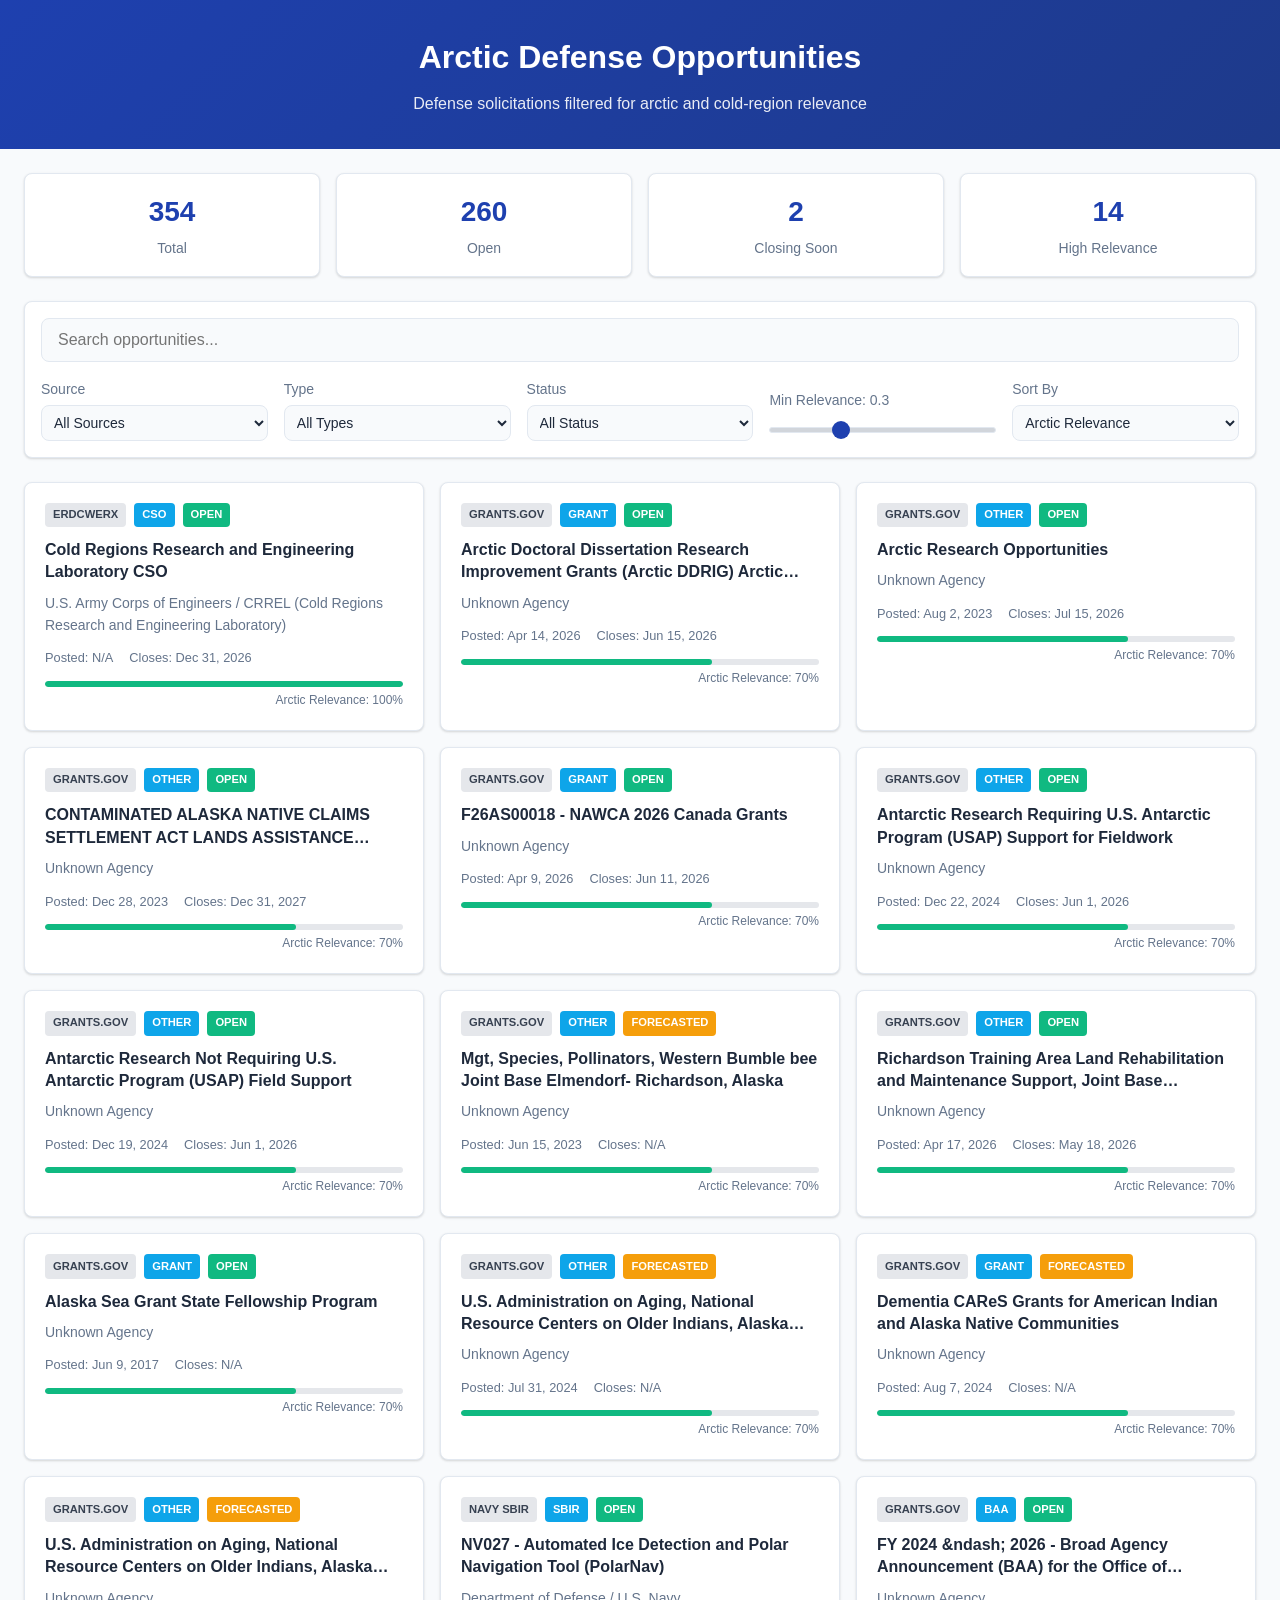
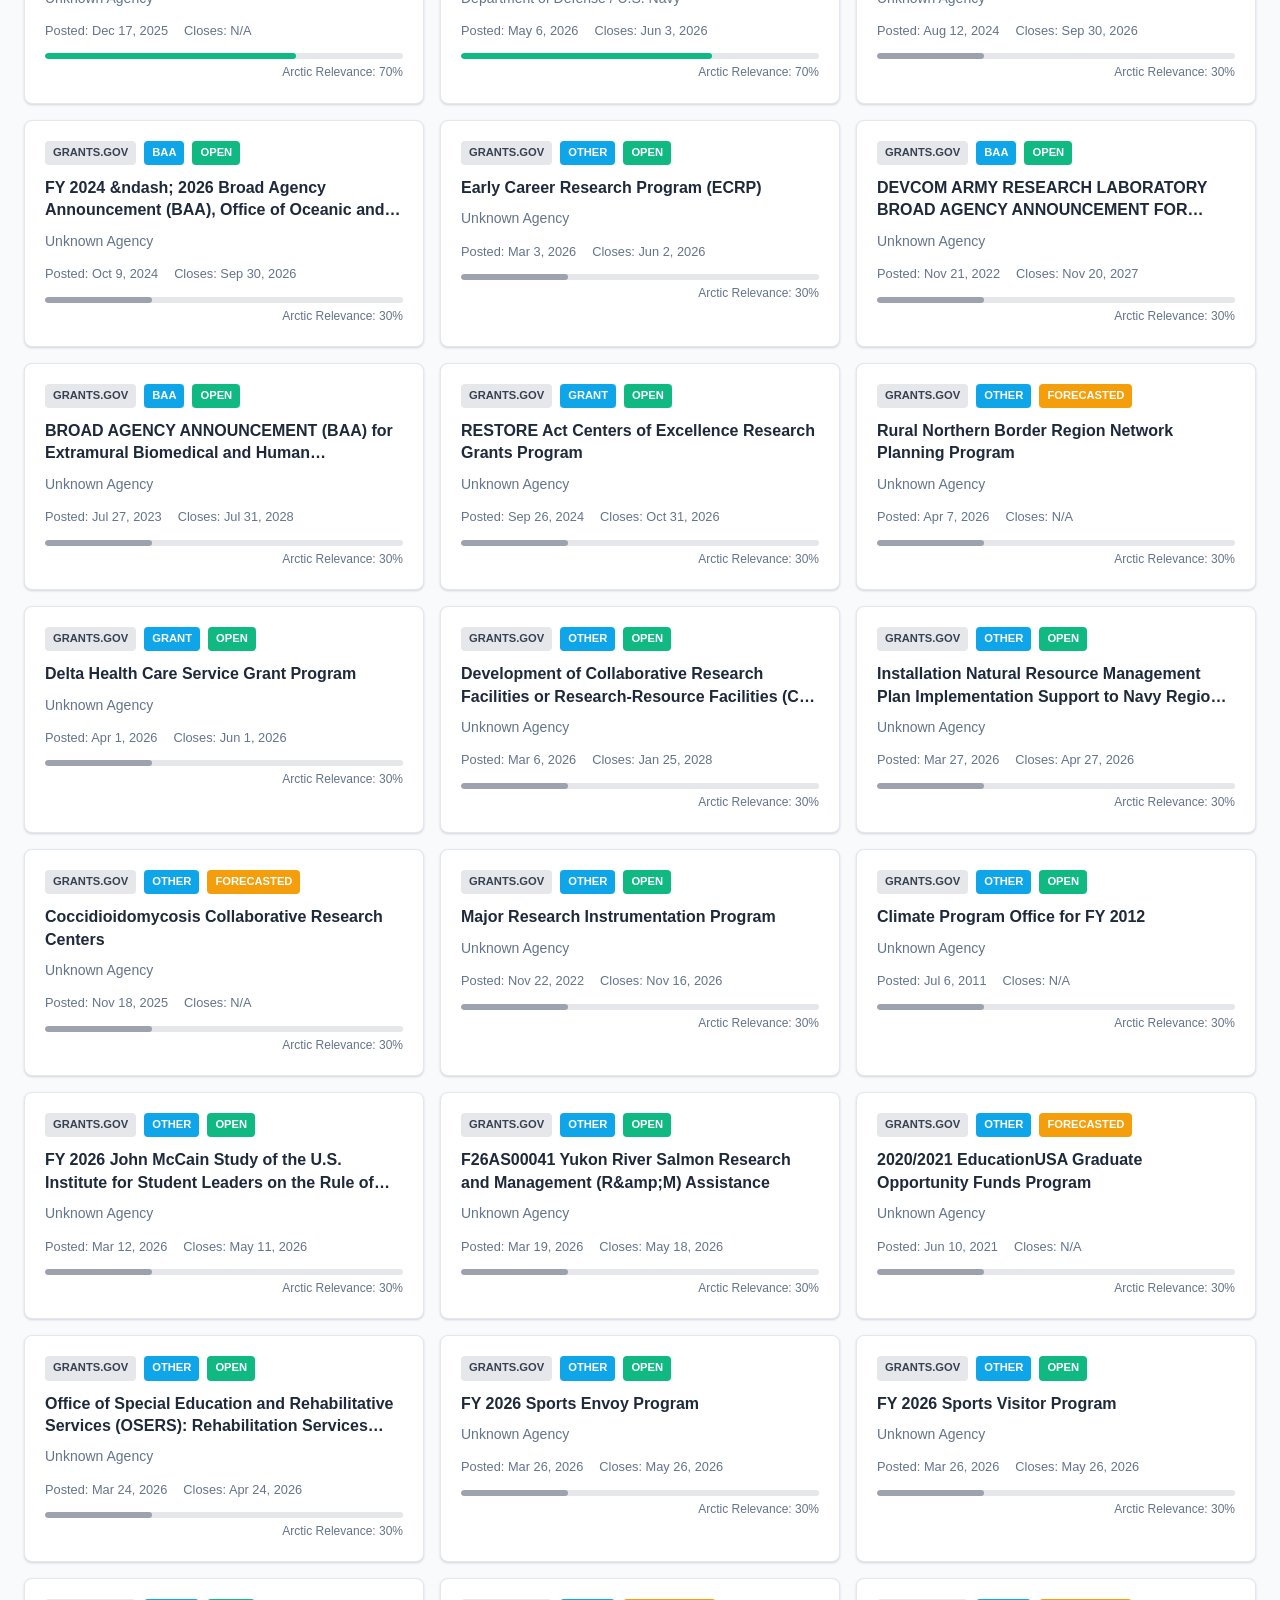
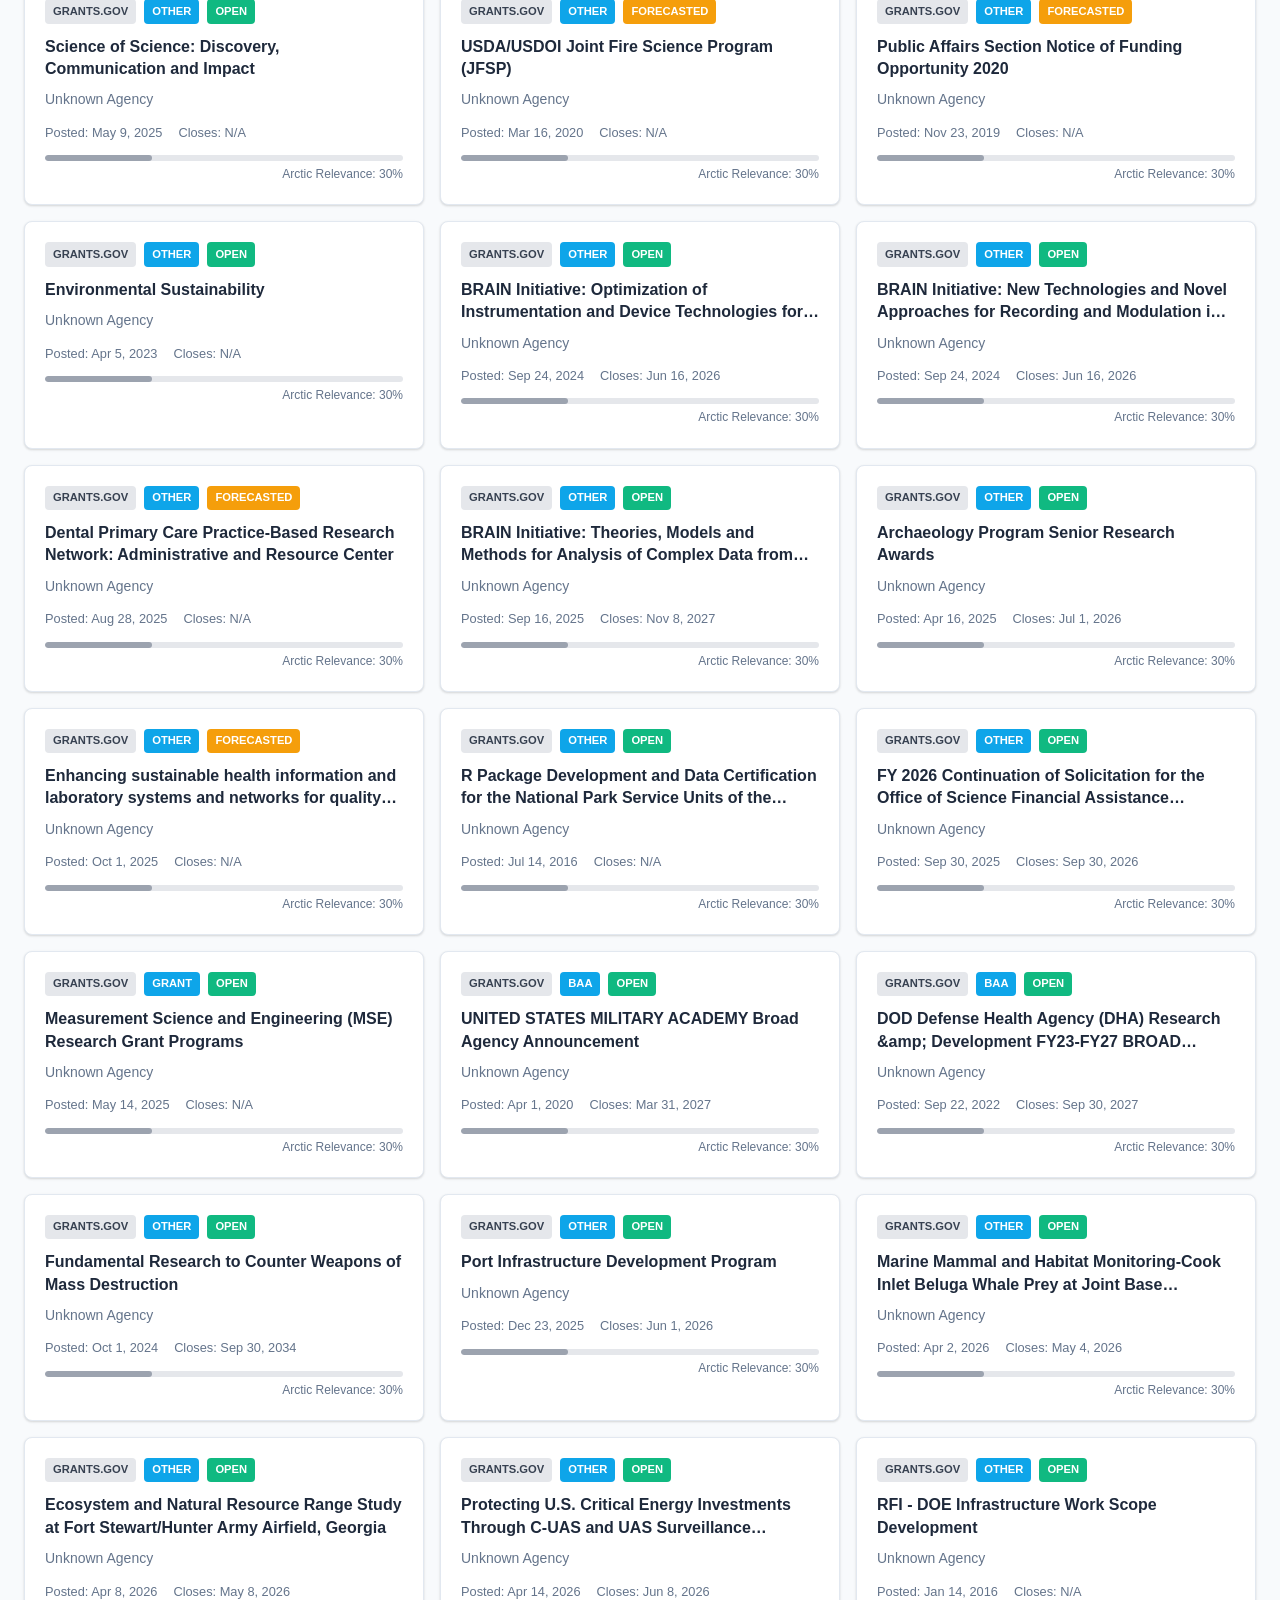
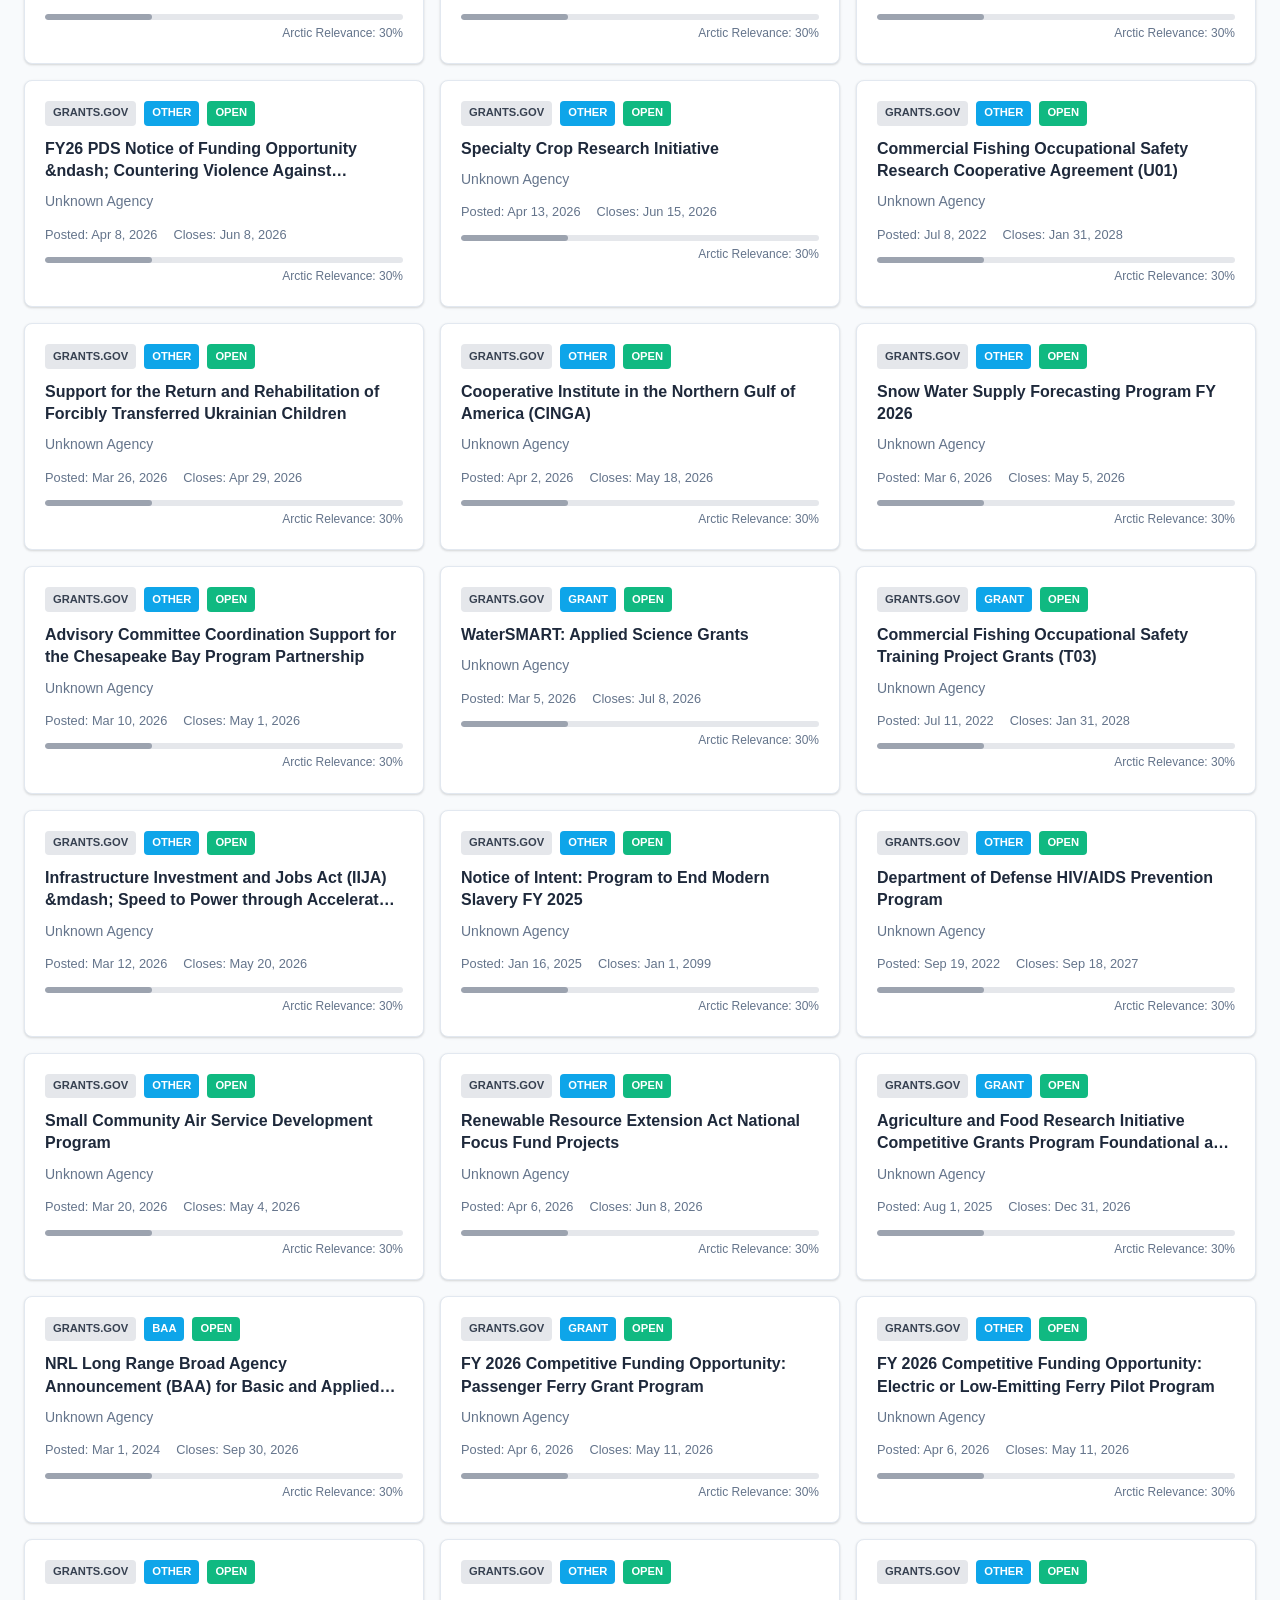
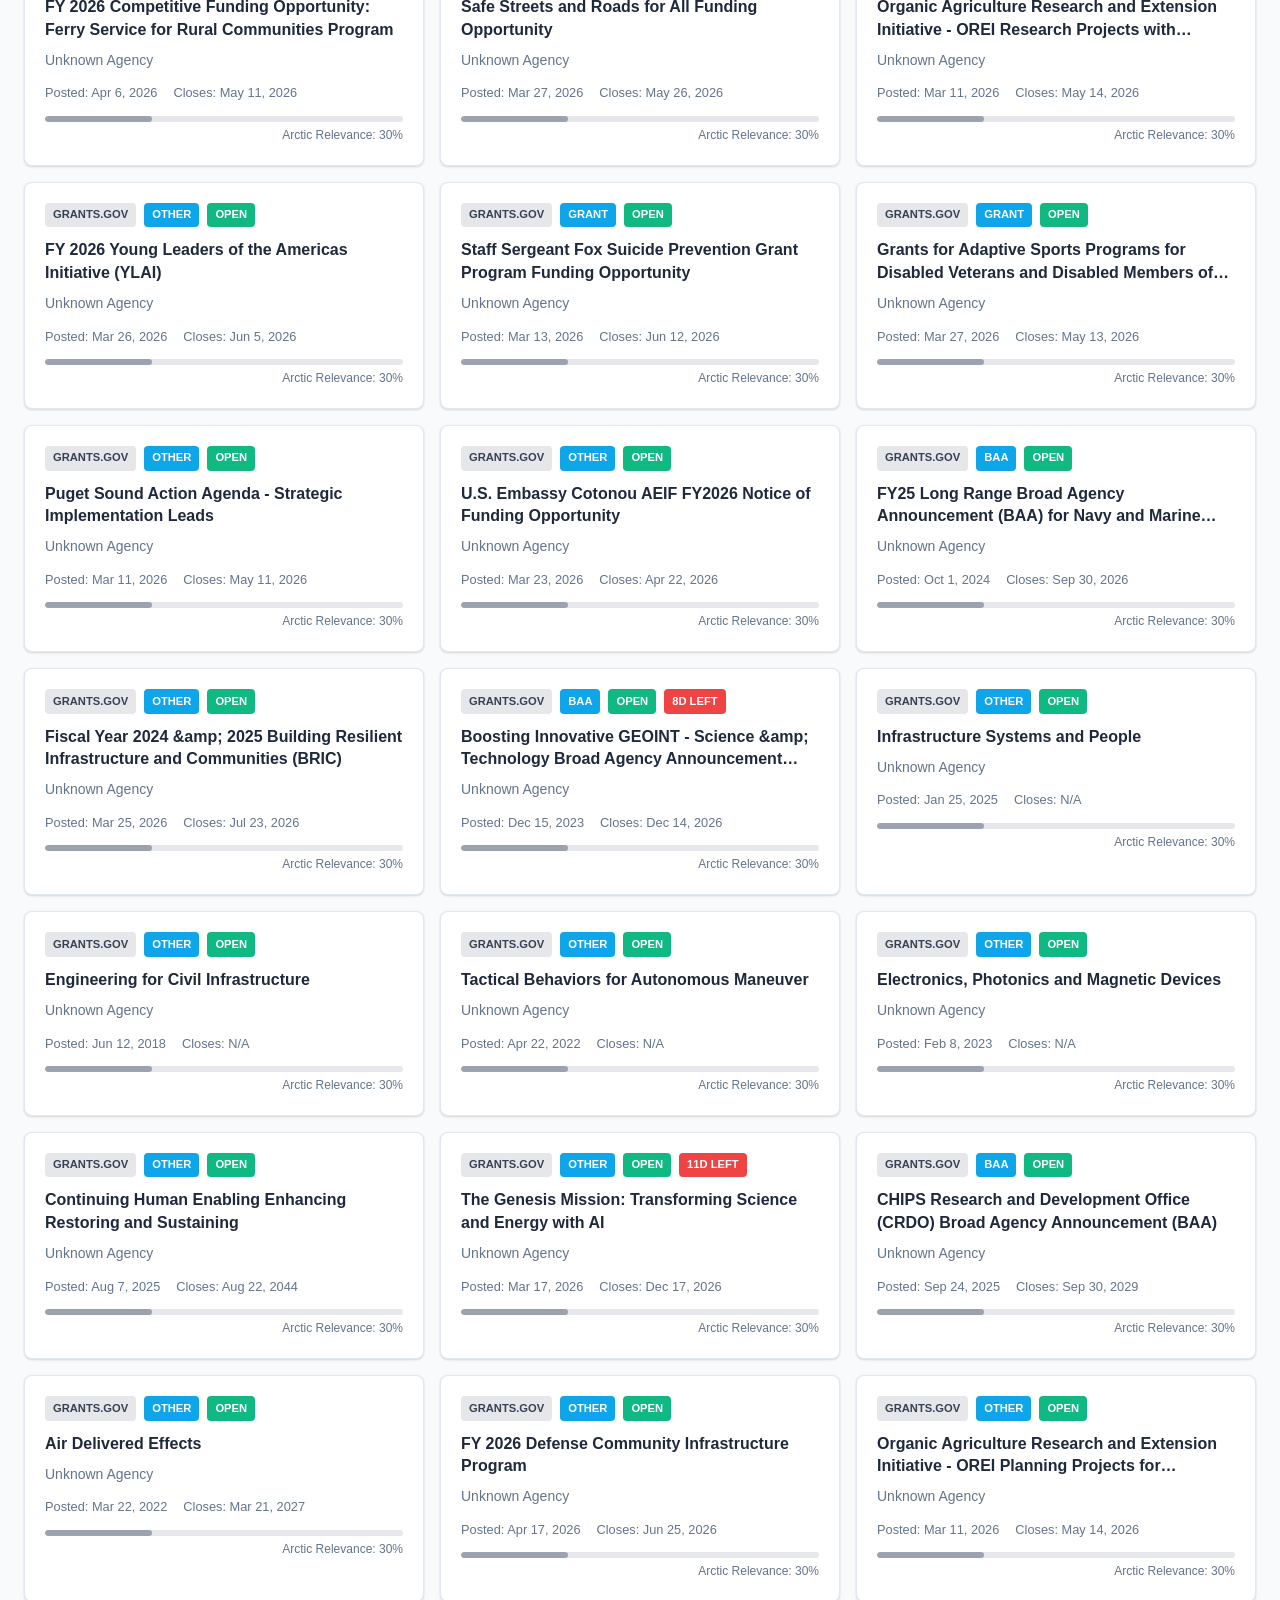
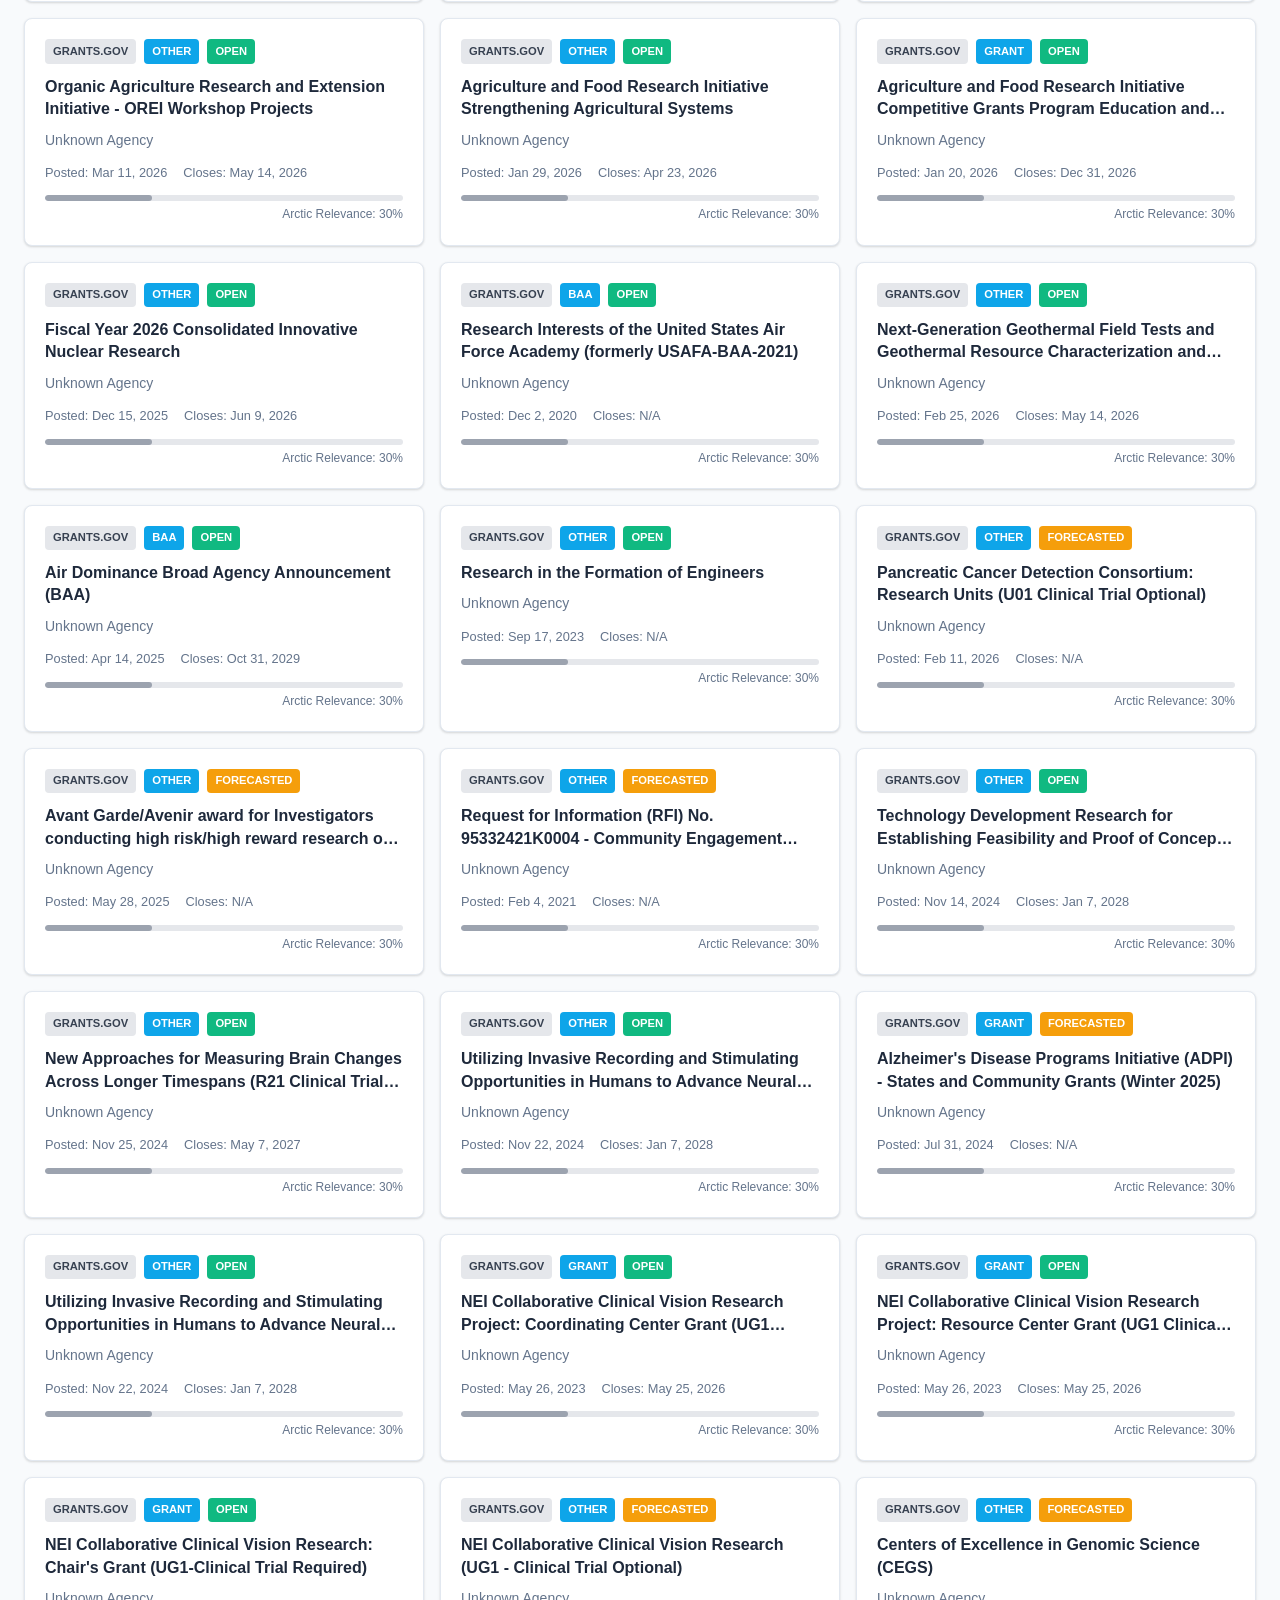
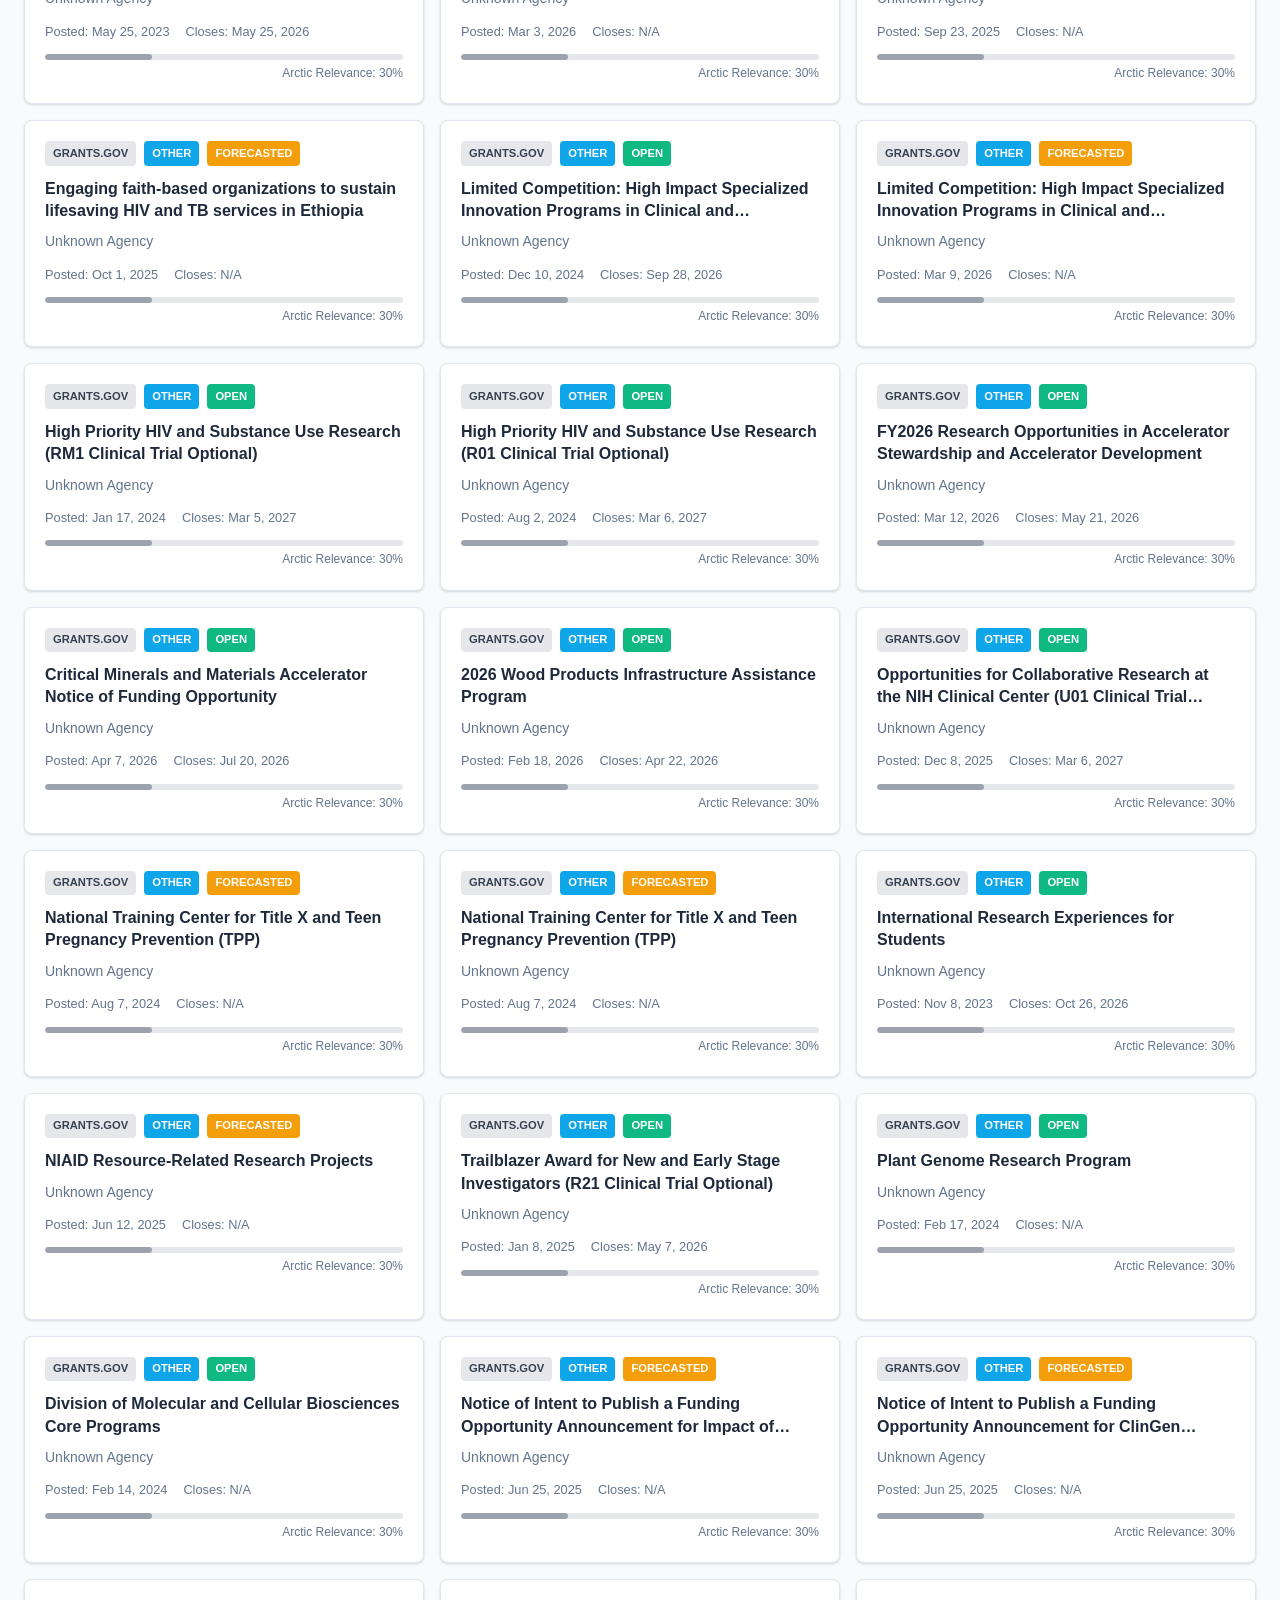
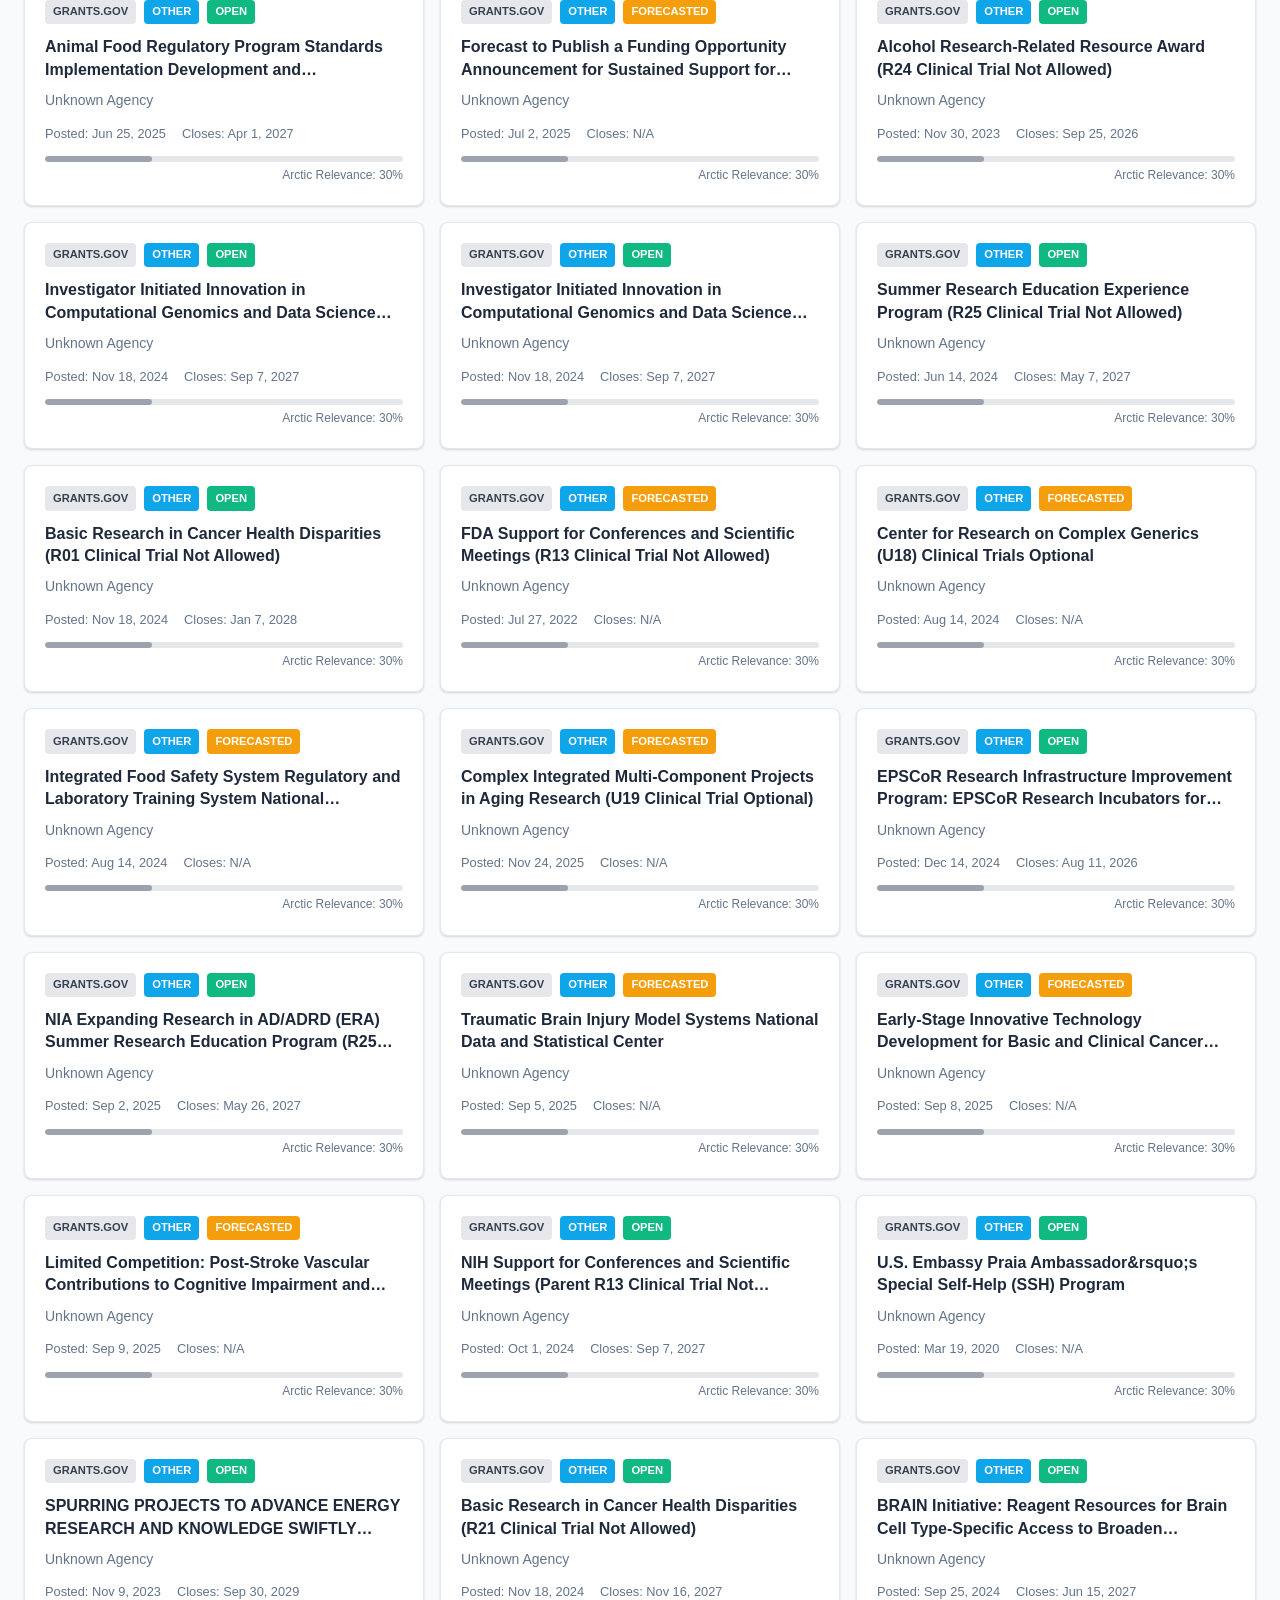
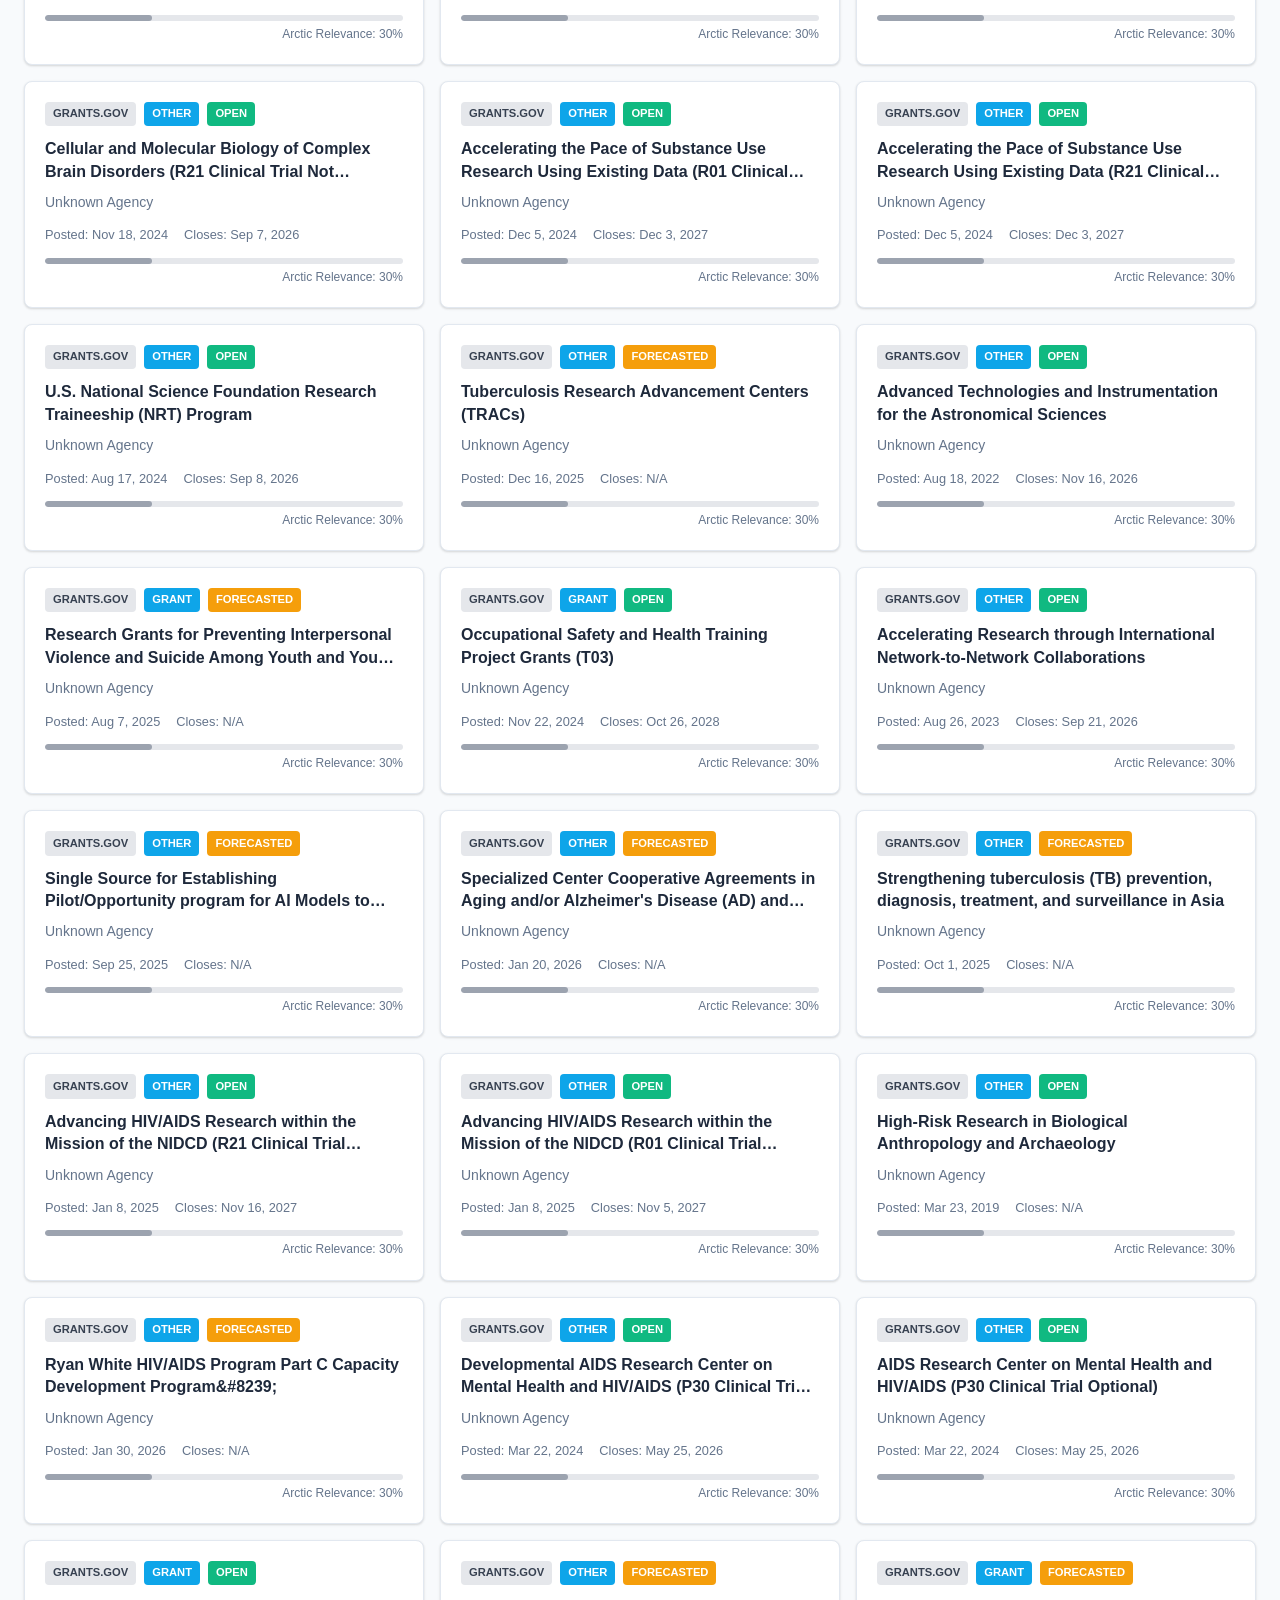
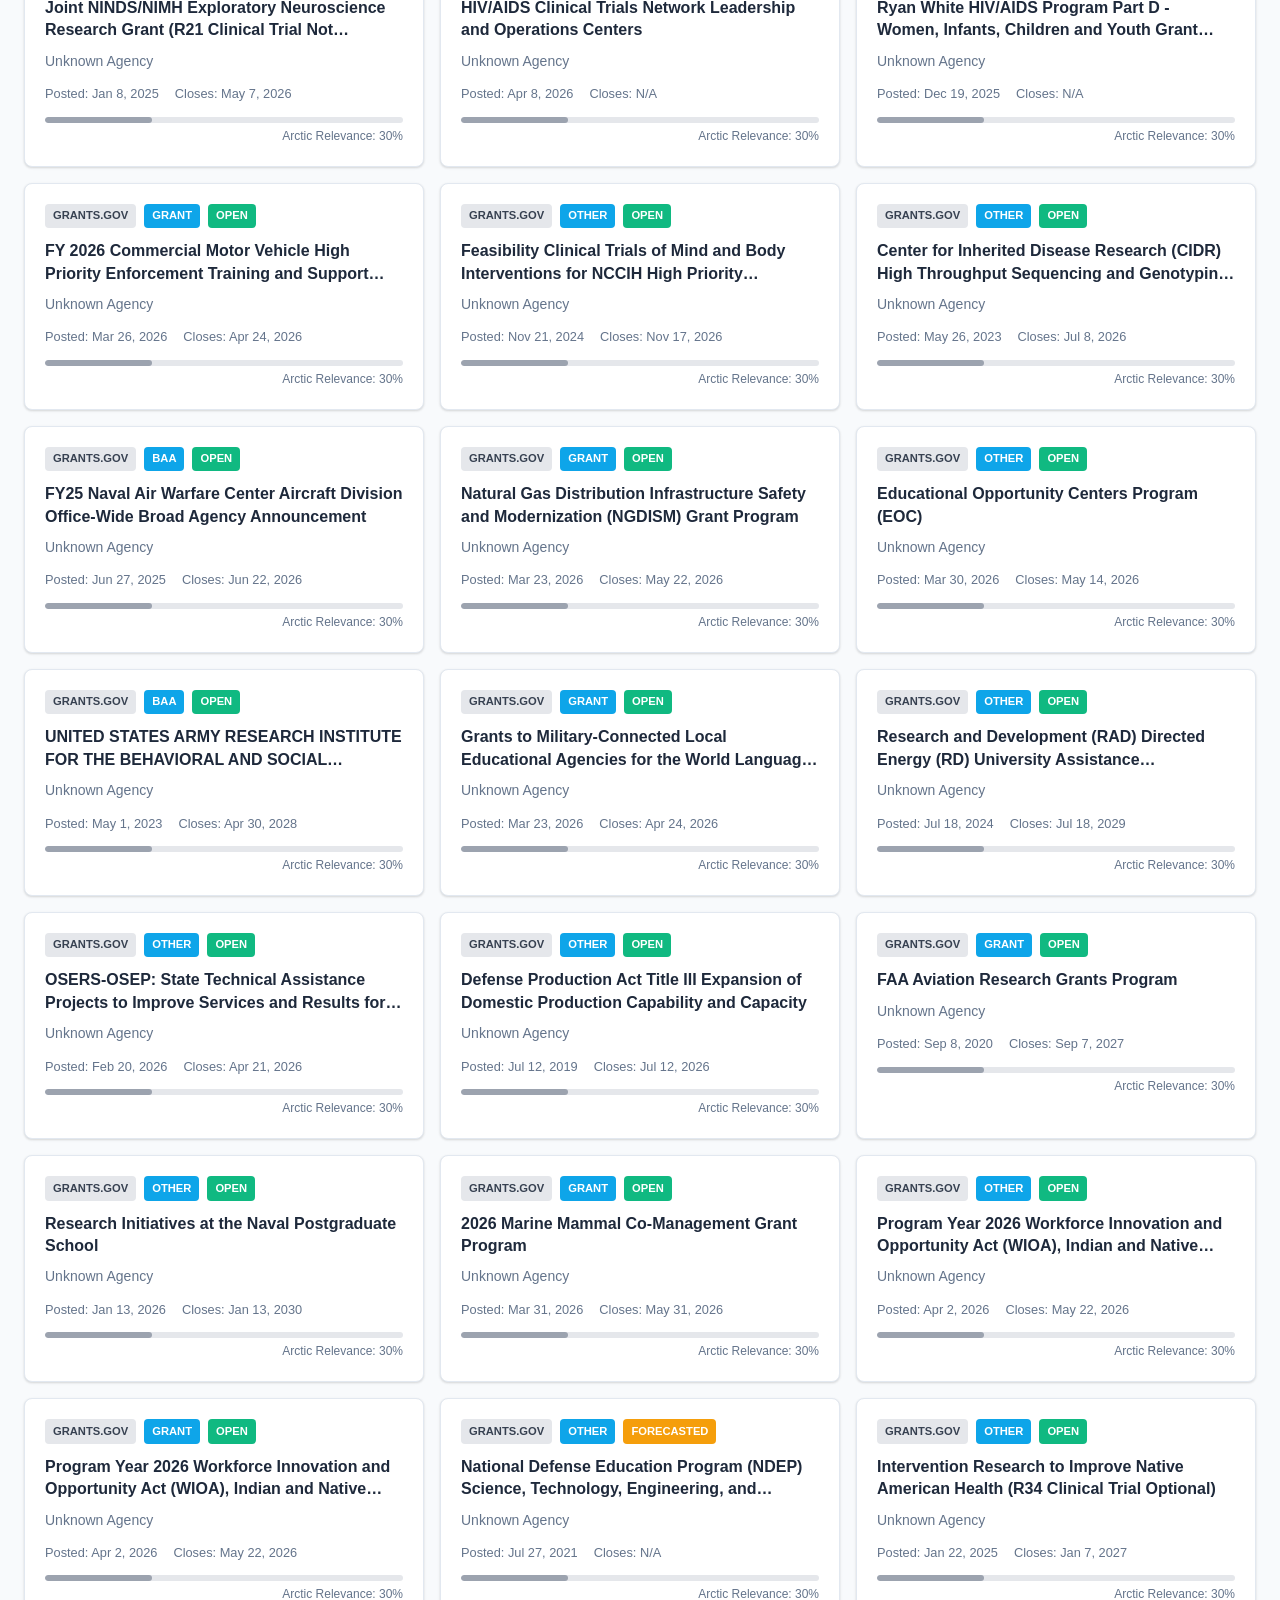
==== dashboard/index.html @ 4b39be8b "first" ====
<!DOCTYPE html>
<html lang="en">
<head>
    <meta charset="UTF-8">
    <meta name="viewport" content="width=device-width, initial-scale=1.0">
    <title>Arctic Defense Opportunities</title>
    <link rel="stylesheet" href="style.css">
</head>
<body>
    <header>
        <div class="header-content">
            <h1>Arctic Defense Opportunities</h1>
            <p class="subtitle">Defense solicitations filtered for arctic and cold-region relevance</p>
        </div>
    </header>

    <main>
        <div class="stats-bar" id="stats-bar">
            <div class="stat">
                <span class="stat-value" id="total-count">-</span>
                <span class="stat-label">Total</span>
            </div>
            <div class="stat">
                <span class="stat-value" id="open-count">-</span>
                <span class="stat-label">Open</span>
            </div>
            <div class="stat">
                <span class="stat-value" id="closing-soon-count">-</span>
                <span class="stat-label">Closing Soon</span>
            </div>
            <div class="stat">
                <span class="stat-value" id="high-relevance-count">-</span>
                <span class="stat-label">High Relevance</span>
            </div>
        </div>

        <div class="controls">
            <div class="search-box">
                <input type="text" id="search-input" placeholder="Search opportunities...">
            </div>

            <div class="filters">
                <div class="filter-group">
                    <label>Source</label>
                    <select id="source-filter">
                        <option value="">All Sources</option>
                    </select>
                </div>

                <div class="filter-group">
                    <label>Type</label>
                    <select id="type-filter">
                        <option value="">All Types</option>
                        <option value="SBIR">SBIR</option>
                        <option value="STTR">STTR</option>
                        <option value="BAA">BAA</option>
                        <option value="CSO">CSO</option>
                        <option value="OTA">OTA</option>
                        <option value="RFP">RFP</option>
                        <option value="RFI">RFI</option>
                        <option value="Grant">Grant</option>
                        <option value="Other">Other</option>
                    </select>
                </div>

                <div class="filter-group">
                    <label>Status</label>
                    <select id="status-filter">
                        <option value="">All Status</option>
                        <option value="Open">Open</option>
                        <option value="Forecasted">Forecasted</option>
                        <option value="Closed">Closed</option>
                    </select>
                </div>

                <div class="filter-group">
                    <label>Min Relevance: <span id="relevance-value">0.3</span></label>
                    <input type="range" id="relevance-filter" min="0" max="1" step="0.1" value="0.3">
                </div>

                <div class="filter-group">
                    <label>Sort By</label>
                    <select id="sort-select">
                        <option value="relevance">Arctic Relevance</option>
                        <option value="close_date">Close Date (Soonest)</option>
                        <option value="posted_date">Posted Date (Newest)</option>
                        <option value="title">Title (A-Z)</option>
                    </select>
                </div>
            </div>
        </div>

        <div class="opportunities-container" id="opportunities-container">
            <div class="loading">Loading opportunities...</div>
        </div>
    </main>

    <div class="modal" id="detail-modal">
        <div class="modal-content">
            <button class="modal-close" id="modal-close">&times;</button>
            <div class="modal-body" id="modal-body"></div>
        </div>
    </div>

    <footer>
        <p>Data updated automatically twice daily. 
           <a href="https://github.com" target="_blank">View on GitHub</a>
        </p>
    </footer>

    <script src="app.js"></script>
</body>
</html>
---- dashboard/style.css ----
:root {
    --primary: #1e40af;
    --primary-dark: #1e3a8a;
    --secondary: #0ea5e9;
    --success: #10b981;
    --warning: #f59e0b;
    --danger: #ef4444;
    --gray-50: #f9fafb;
    --gray-100: #f3f4f6;
    --gray-200: #e5e7eb;
    --gray-300: #d1d5db;
    --gray-400: #9ca3af;
    --gray-500: #6b7280;
    --gray-600: #4b5563;
    --gray-700: #374151;
    --gray-800: #1f2937;
    --gray-900: #111827;
    --border-radius: 8px;
    --shadow: 0 1px 3px rgba(0,0,0,0.1), 0 1px 2px rgba(0,0,0,0.06);
    --shadow-lg: 0 10px 15px -3px rgba(0,0,0,0.1), 0 4px 6px -2px rgba(0,0,0,0.05);
}

@media (prefers-color-scheme: dark) {
    :root {
        --bg-primary: #0f172a;
        --bg-secondary: #1e293b;
        --bg-card: #334155;
        --text-primary: #f1f5f9;
        --text-secondary: #94a3b8;
        --border-color: #475569;
    }
}

@media (prefers-color-scheme: light) {
    :root {
        --bg-primary: #f8fafc;
        --bg-secondary: #ffffff;
        --bg-card: #ffffff;
        --text-primary: #1e293b;
        --text-secondary: #64748b;
        --border-color: #e2e8f0;
    }
}

* {
    margin: 0;
    padding: 0;
    box-sizing: border-box;
}

body {
    font-family: -apple-system, BlinkMacSystemFont, 'Segoe UI', Roboto, Oxygen, Ubuntu, sans-serif;
    background: var(--bg-primary);
    color: var(--text-primary);
    line-height: 1.6;
}

header {
    background: linear-gradient(135deg, var(--primary) 0%, var(--primary-dark) 100%);
    color: white;
    padding: 2rem;
    text-align: center;
}

.header-content h1 {
    font-size: 2rem;
    font-weight: 700;
    margin-bottom: 0.5rem;
}

.subtitle {
    opacity: 0.9;
    font-size: 1rem;
}

main {
    max-width: 1400px;
    margin: 0 auto;
    padding: 1.5rem;
}

.stats-bar {
    display: grid;
    grid-template-columns: repeat(auto-fit, minmax(120px, 1fr));
    gap: 1rem;
    margin-bottom: 1.5rem;
}

.stat {
    background: var(--bg-secondary);
    border: 1px solid var(--border-color);
    border-radius: var(--border-radius);
    padding: 1rem;
    text-align: center;
    box-shadow: var(--shadow);
}

.stat-value {
    display: block;
    font-size: 1.75rem;
    font-weight: 700;
    color: var(--primary);
}

.stat-label {
    font-size: 0.875rem;
    color: var(--text-secondary);
}

.controls {
    background: var(--bg-secondary);
    border: 1px solid var(--border-color);
    border-radius: var(--border-radius);
    padding: 1rem;
    margin-bottom: 1.5rem;
    box-shadow: var(--shadow);
}

.search-box {
    margin-bottom: 1rem;
}

.search-box input {
    width: 100%;
    padding: 0.75rem 1rem;
    border: 1px solid var(--border-color);
    border-radius: var(--border-radius);
    font-size: 1rem;
    background: var(--bg-primary);
    color: var(--text-primary);
}

.search-box input:focus {
    outline: none;
    border-color: var(--primary);
    box-shadow: 0 0 0 3px rgba(30, 64, 175, 0.1);
}

.filters {
    display: flex;
    flex-wrap: wrap;
    gap: 1rem;
    align-items: flex-end;
}

.filter-group {
    flex: 1;
    min-width: 150px;
}

.filter-group label {
    display: block;
    font-size: 0.875rem;
    font-weight: 500;
    color: var(--text-secondary);
    margin-bottom: 0.25rem;
}

.filter-group select,
.filter-group input[type="range"] {
    width: 100%;
    padding: 0.5rem;
    border: 1px solid var(--border-color);
    border-radius: var(--border-radius);
    background: var(--bg-primary);
    color: var(--text-primary);
    font-size: 0.875rem;
}

.filter-group input[type="range"] {
    padding: 0;
    height: 6px;
    -webkit-appearance: none;
    background: var(--gray-300);
    border-radius: 3px;
}

.filter-group input[type="range"]::-webkit-slider-thumb {
    -webkit-appearance: none;
    width: 18px;
    height: 18px;
    background: var(--primary);
    border-radius: 50%;
    cursor: pointer;
}

.opportunities-container {
    display: grid;
    grid-template-columns: repeat(auto-fill, minmax(350px, 1fr));
    gap: 1rem;
}

.loading {
    grid-column: 1 / -1;
    text-align: center;
    padding: 3rem;
    color: var(--text-secondary);
}

.opportunity-card {
    background: var(--bg-card);
    border: 1px solid var(--border-color);
    border-radius: var(--border-radius);
    padding: 1.25rem;
    box-shadow: var(--shadow);
    cursor: pointer;
    transition: transform 0.2s, box-shadow 0.2s;
}

.opportunity-card:hover {
    transform: translateY(-2px);
    box-shadow: var(--shadow-lg);
}

.card-header {
    display: flex;
    justify-content: space-between;
    align-items: flex-start;
    margin-bottom: 0.75rem;
    gap: 0.5rem;
}

.card-badges {
    display: flex;
    gap: 0.5rem;
    flex-wrap: wrap;
}

.badge {
    display: inline-block;
    padding: 0.2rem 0.5rem;
    border-radius: 4px;
    font-size: 0.7rem;
    font-weight: 600;
    text-transform: uppercase;
}

.badge-source {
    background: var(--gray-200);
    color: var(--gray-700);
}

.badge-type {
    background: var(--secondary);
    color: white;
}

.badge-status-open {
    background: var(--success);
    color: white;
}

.badge-status-forecasted {
    background: var(--warning);
    color: white;
}

.badge-status-closed {
    background: var(--gray-400);
    color: white;
}

.badge-deadline {
    background: var(--danger);
    color: white;
    animation: pulse 2s infinite;
}

@keyframes pulse {
    0%, 100% { opacity: 1; }
    50% { opacity: 0.7; }
}

.card-title {
    font-size: 1rem;
    font-weight: 600;
    color: var(--text-primary);
    margin-bottom: 0.5rem;
    line-height: 1.4;
    display: -webkit-box;
    -webkit-line-clamp: 2;
    -webkit-box-orient: vertical;
    overflow: hidden;
}

.card-agency {
    font-size: 0.875rem;
    color: var(--text-secondary);
    margin-bottom: 0.75rem;
}

.card-dates {
    display: flex;
    gap: 1rem;
    font-size: 0.8rem;
    color: var(--text-secondary);
    margin-bottom: 0.75rem;
}

.card-dates span {
    display: flex;
    align-items: center;
    gap: 0.25rem;
}

.relevance-bar {
    height: 6px;
    background: var(--gray-200);
    border-radius: 3px;
    overflow: hidden;
    margin-top: 0.75rem;
}

.relevance-fill {
    height: 100%;
    border-radius: 3px;
    transition: width 0.3s ease;
}

.relevance-high { background: var(--success); }
.relevance-medium { background: var(--warning); }
.relevance-low { background: var(--gray-400); }

.relevance-label {
    font-size: 0.75rem;
    color: var(--text-secondary);
    margin-top: 0.25rem;
    text-align: right;
}

.modal {
    display: none;
    position: fixed;
    top: 0;
    left: 0;
    width: 100%;
    height: 100%;
    background: rgba(0, 0, 0, 0.5);
    z-index: 1000;
    overflow-y: auto;
    padding: 2rem;
}

.modal.active {
    display: flex;
    justify-content: center;
    align-items: flex-start;
}

.modal-content {
    background: var(--bg-secondary);
    border-radius: var(--border-radius);
    max-width: 800px;
    width: 100%;
    max-height: 90vh;
    overflow-y: auto;
    position: relative;
    box-shadow: var(--shadow-lg);
}

.modal-close {
    position: absolute;
    top: 1rem;
    right: 1rem;
    background: none;
    border: none;
    font-size: 1.5rem;
    cursor: pointer;
    color: var(--text-secondary);
    width: 32px;
    height: 32px;
    border-radius: 50%;
    display: flex;
    align-items: center;
    justify-content: center;
}

.modal-close:hover {
    background: var(--gray-200);
}

.modal-body {
    padding: 2rem;
}

.modal-body h2 {
    font-size: 1.5rem;
    margin-bottom: 1rem;
    padding-right: 2rem;
}

.modal-section {
    margin-bottom: 1.5rem;
}

.modal-section h3 {
    font-size: 0.875rem;
    text-transform: uppercase;
    color: var(--text-secondary);
    margin-bottom: 0.5rem;
}

.modal-section p,
.modal-section ul {
    color: var(--text-primary);
}

.modal-meta {
    display: grid;
    grid-template-columns: repeat(auto-fit, minmax(150px, 1fr));
    gap: 1rem;
    background: var(--bg-primary);
    padding: 1rem;
    border-radius: var(--border-radius);
    margin-bottom: 1.5rem;
}

.meta-item {
    font-size: 0.875rem;
}

.meta-item strong {
    display: block;
    color: var(--text-secondary);
    font-size: 0.75rem;
    text-transform: uppercase;
    margin-bottom: 0.25rem;
}

.keywords-list {
    display: flex;
    flex-wrap: wrap;
    gap: 0.5rem;
    list-style: none;
}

.keywords-list li {
    background: var(--primary);
    color: white;
    padding: 0.25rem 0.75rem;
    border-radius: 999px;
    font-size: 0.8rem;
}

.source-link {
    display: inline-block;
    margin-top: 1rem;
    padding: 0.75rem 1.5rem;
    background: var(--primary);
    color: white;
    text-decoration: none;
    border-radius: var(--border-radius);
    font-weight: 500;
    transition: background 0.2s;
}

.source-link:hover {
    background: var(--primary-dark);
}

footer {
    text-align: center;
    padding: 2rem;
    color: var(--text-secondary);
    font-size: 0.875rem;
}

footer a {
    color: var(--primary);
    text-decoration: none;
}

footer a:hover {
    text-decoration: underline;
}

.no-results {
    grid-column: 1 / -1;
    text-align: center;
    padding: 3rem;
    color: var(--text-secondary);
}

@media (max-width: 768px) {
    .header-content h1 {
        font-size: 1.5rem;
    }

    .filters {
        flex-direction: column;
    }

    .filter-group {
        width: 100%;
    }

    .opportunities-container {
        grid-template-columns: 1fr;
    }

    .modal {
        padding: 1rem;
    }

    .modal-body {
        padding: 1.5rem;
    }
}
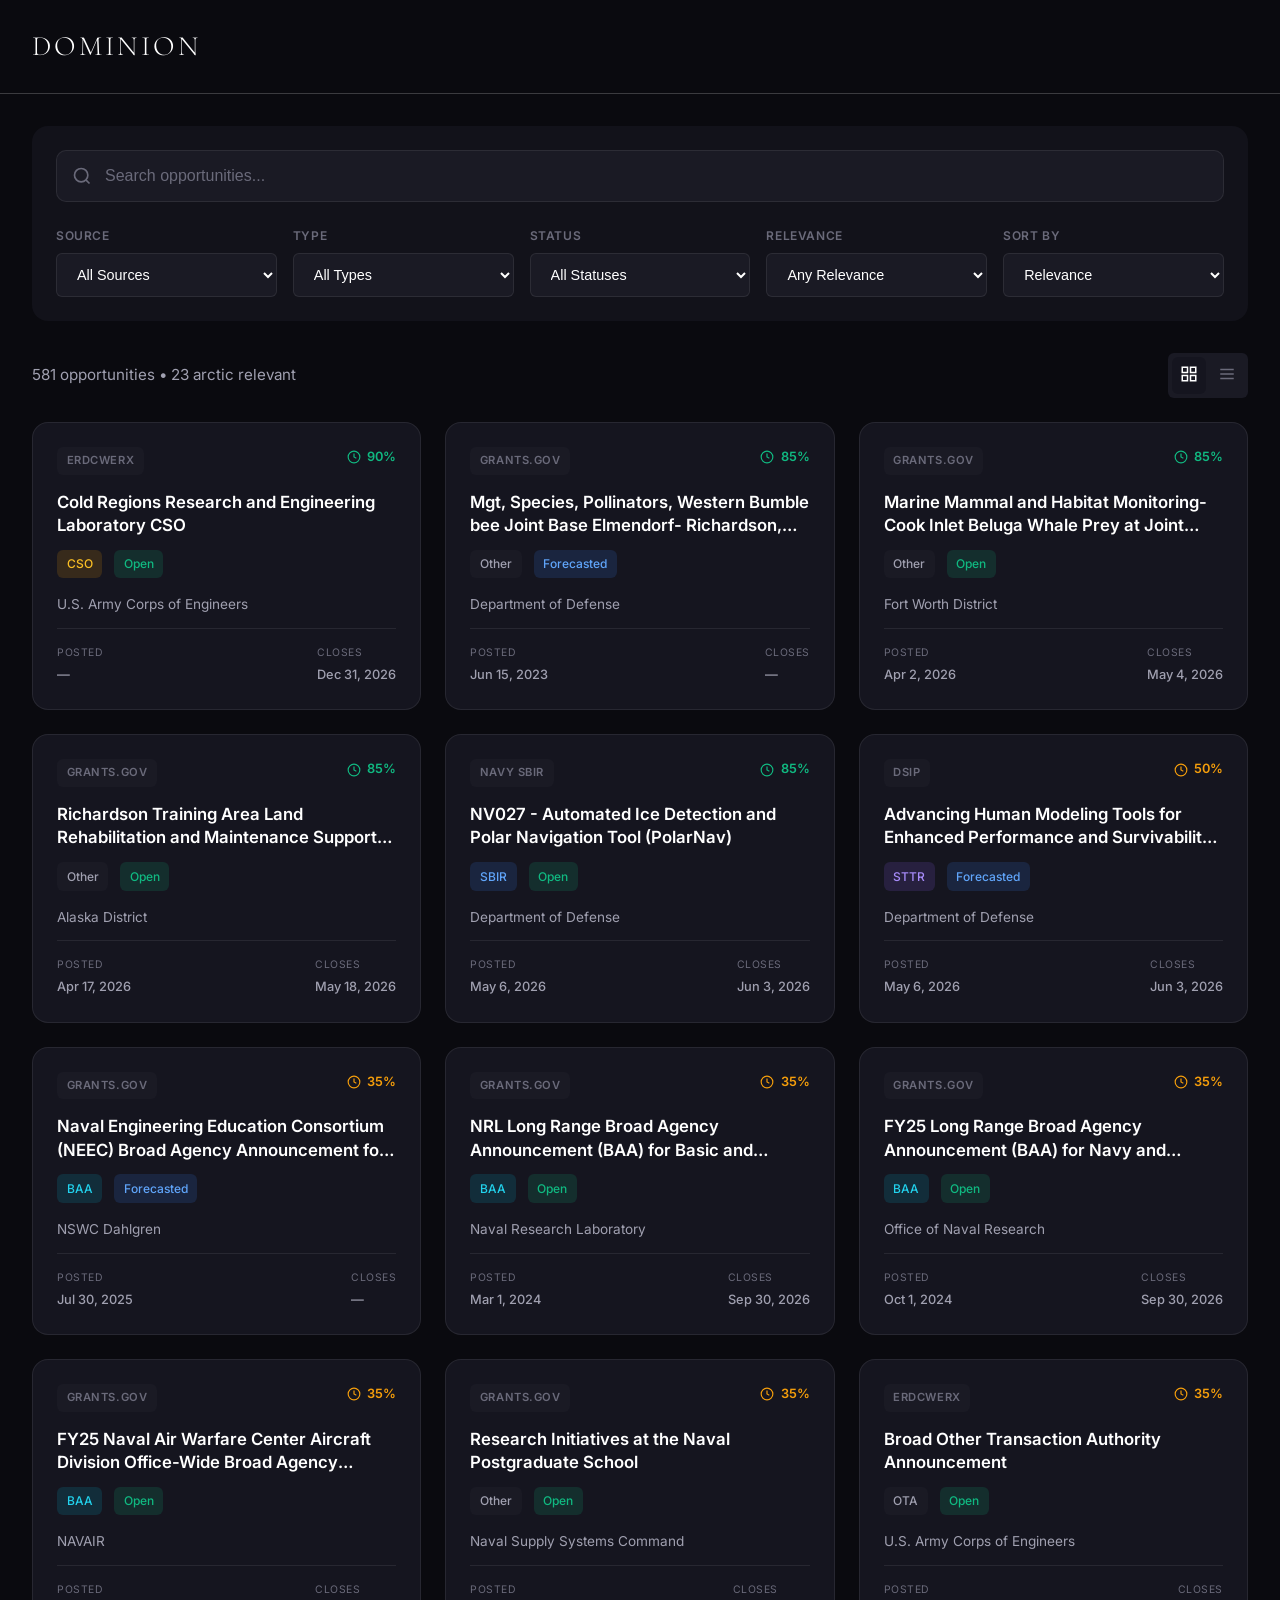
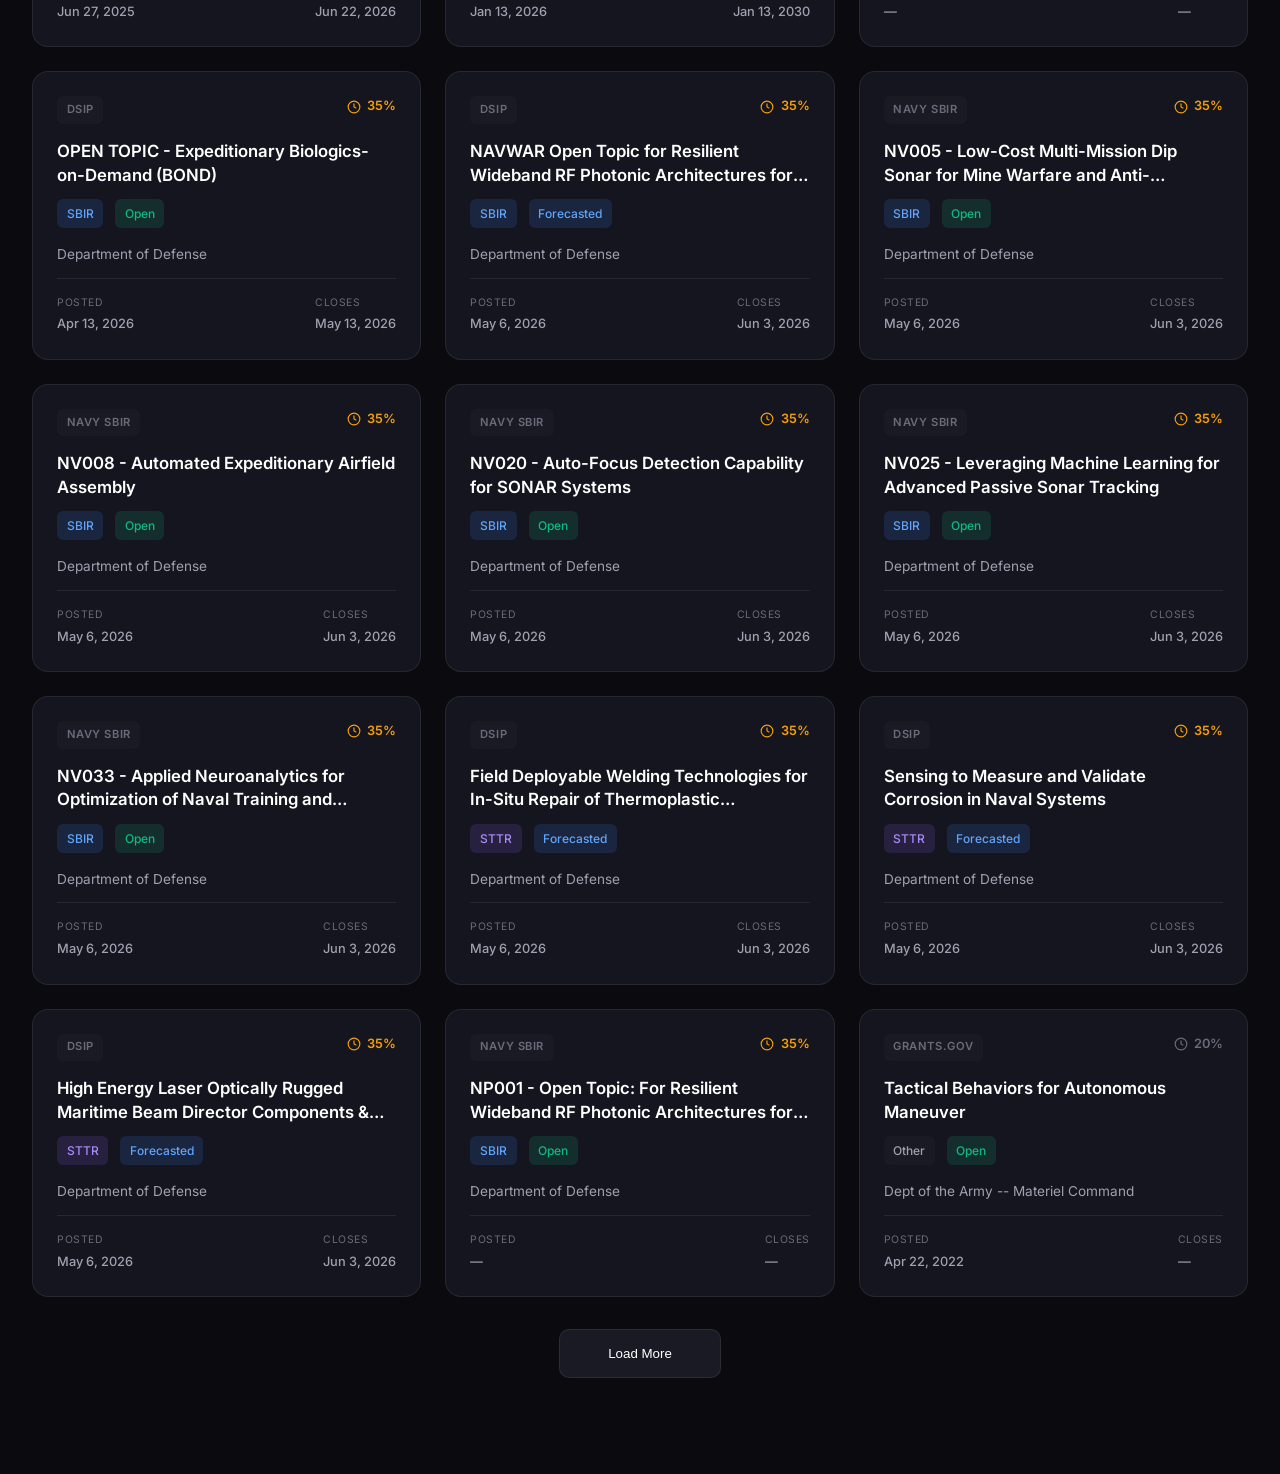
==== commit db536bdd: "Update dashboard design and improve defense filtering - Redesign dashboard with Dominion branding - " ====
--- a/dashboard/index.html
+++ b/dashboard/index.html
@@ -3,110 +3,109 @@
 <head>
     <meta charset="UTF-8">
     <meta name="viewport" content="width=device-width, initial-scale=1.0">
-    <title>Arctic Defense Opportunities</title>
+    <title>Dominion</title>
+    <link rel="preconnect" href="https://fonts.googleapis.com">
+    <link rel="preconnect" href="https://fonts.gstatic.com" crossorigin>
+    <link href="https://fonts.googleapis.com/css2?family=Cormorant+Garamond:wght@300;400;500&family=Inter:wght@300;400;500;600;700&display=swap" rel="stylesheet">
     <link rel="stylesheet" href="style.css">
 </head>
 <body>
-    <header>
+    <header class="header">
         <div class="header-content">
-            <h1>Arctic Defense Opportunities</h1>
-            <p class="subtitle">Defense solicitations filtered for arctic and cold-region relevance</p>
+            <h1 class="logo">Dominion</h1>
         </div>
+        <div class="header-line"></div>
     </header>
 
     <main>
-        <div class="stats-bar" id="stats-bar">
-            <div class="stat">
-                <span class="stat-value" id="total-count">-</span>
-                <span class="stat-label">Total</span>
+        <section class="filters-section">
+            <div class="search-container">
+                <svg class="search-icon" width="20" height="20" viewBox="0 0 24 24" fill="none" stroke="currentColor" stroke-width="2">
+                    <circle cx="11" cy="11" r="8"/>
+                    <path d="M21 21l-4.35-4.35"/>
+                </svg>
+                <input type="text" id="search-input" placeholder="Search opportunities..." class="search-input">
             </div>
-            <div class="stat">
-                <span class="stat-value" id="open-count">-</span>
-                <span class="stat-label">Open</span>
-            </div>
-            <div class="stat">
-                <span class="stat-value" id="closing-soon-count">-</span>
-                <span class="stat-label">Closing Soon</span>
-            </div>
-            <div class="stat">
-                <span class="stat-value" id="high-relevance-count">-</span>
-                <span class="stat-label">High Relevance</span>
-            </div>
-        </div>
-
-        <div class="controls">
-            <div class="search-box">
-                <input type="text" id="search-input" placeholder="Search opportunities...">
-            </div>
-
-            <div class="filters">
+            <div class="filter-row">
                 <div class="filter-group">
                     <label>Source</label>
-                    <select id="source-filter">
+                    <select id="filter-source">
                         <option value="">All Sources</option>
                     </select>
                 </div>
-
                 <div class="filter-group">
                     <label>Type</label>
-                    <select id="type-filter">
+                    <select id="filter-type">
                         <option value="">All Types</option>
-                        <option value="SBIR">SBIR</option>
-                        <option value="STTR">STTR</option>
-                        <option value="BAA">BAA</option>
-                        <option value="CSO">CSO</option>
-                        <option value="OTA">OTA</option>
-                        <option value="RFP">RFP</option>
-                        <option value="RFI">RFI</option>
-                        <option value="Grant">Grant</option>
-                        <option value="Other">Other</option>
                     </select>
                 </div>
-
                 <div class="filter-group">
                     <label>Status</label>
-                    <select id="status-filter">
-                        <option value="">All Status</option>
+                    <select id="filter-status">
+                        <option value="">All Statuses</option>
                         <option value="Open">Open</option>
                         <option value="Forecasted">Forecasted</option>
                         <option value="Closed">Closed</option>
                     </select>
                 </div>
-
                 <div class="filter-group">
-                    <label>Min Relevance: <span id="relevance-value">0.3</span></label>
-                    <input type="range" id="relevance-filter" min="0" max="1" step="0.1" value="0.3">
+                    <label>Relevance</label>
+                    <select id="filter-relevance">
+                        <option value="">Any Relevance</option>
+                        <option value="0.7">High (70%+)</option>
+                        <option value="0.3">Medium (30%+)</option>
+                        <option value="0.1">Low (10%+)</option>
+                    </select>
                 </div>
-
                 <div class="filter-group">
                     <label>Sort By</label>
-                    <select id="sort-select">
-                        <option value="relevance">Arctic Relevance</option>
-                        <option value="close_date">Close Date (Soonest)</option>
-                        <option value="posted_date">Posted Date (Newest)</option>
-                        <option value="title">Title (A-Z)</option>
+                    <select id="sort-by">
+                        <option value="relevance">Relevance</option>
+                        <option value="date-desc">Newest First</option>
+                        <option value="date-asc">Oldest First</option>
+                        <option value="closing">Closing Soon</option>
+                        <option value="title">Title A-Z</option>
                     </select>
                 </div>
             </div>
-        </div>
+        </section>
 
-        <div class="opportunities-container" id="opportunities-container">
-            <div class="loading">Loading opportunities...</div>
-        </div>
+        <section class="results-section">
+            <div class="results-header">
+                <span class="results-count" id="results-count">Loading opportunities...</span>
+                <div class="view-toggle">
+                    <button class="view-btn active" data-view="grid" title="Grid View">
+                        <svg width="18" height="18" viewBox="0 0 24 24" fill="none" stroke="currentColor" stroke-width="2">
+                            <rect x="3" y="3" width="7" height="7"/><rect x="14" y="3" width="7" height="7"/>
+                            <rect x="3" y="14" width="7" height="7"/><rect x="14" y="14" width="7" height="7"/>
+                        </svg>
+                    </button>
+                    <button class="view-btn" data-view="list" title="List View">
+                        <svg width="18" height="18" viewBox="0 0 24 24" fill="none" stroke="currentColor" stroke-width="2">
+                            <line x1="3" y1="6" x2="21" y2="6"/><line x1="3" y1="12" x2="21" y2="12"/>
+                            <line x1="3" y1="18" x2="21" y2="18"/>
+                        </svg>
+                    </button>
+                </div>
+            </div>
+            <div class="opportunities-grid" id="opportunities-grid"></div>
+            <div class="load-more-container">
+                <button class="load-more-btn" id="load-more" style="display: none;">Load More</button>
+            </div>
+        </section>
     </main>
 
-    <div class="modal" id="detail-modal">
-        <div class="modal-content">
-            <button class="modal-close" id="modal-close">&times;</button>
-            <div class="modal-body" id="modal-body"></div>
+    <!-- Modal -->
+    <div class="modal-overlay" id="modal-overlay">
+        <div class="modal" id="modal">
+            <button class="modal-close" id="modal-close">
+                <svg width="24" height="24" viewBox="0 0 24 24" fill="none" stroke="currentColor" stroke-width="2">
+                    <line x1="18" y1="6" x2="6" y2="18"/><line x1="6" y1="6" x2="18" y2="18"/>
+                </svg>
+            </button>
+            <div class="modal-content" id="modal-content"></div>
         </div>
     </div>
-
-    <footer>
-        <p>Data updated automatically twice daily. 
-           <a href="https://github.com" target="_blank">View on GitHub</a>
-        </p>
-    </footer>
 
     <script src="app.js"></script>
 </body>
--- a/dashboard/style.css
+++ b/dashboard/style.css
@@ -1,45 +1,42 @@
+/* Dominion - Arctic Defense Opportunities */
+
 :root {
-    --primary: #1e40af;
-    --primary-dark: #1e3a8a;
-    --secondary: #0ea5e9;
+    --bg-primary: #0a0a0f;
+    --bg-secondary: #12121a;
+    --bg-tertiary: #1a1a24;
+    --bg-card: #15151f;
+    --bg-card-hover: #1c1c28;
+    
+    --text-primary: #ffffff;
+    --text-secondary: #a0a0b0;
+    --text-muted: #6a6a7a;
+    
+    --accent-primary: #3b82f6;
+    --accent-secondary: #60a5fa;
+    --accent-glow: rgba(59, 130, 246, 0.3);
+    
+    --arctic-blue: #06b6d4;
+    --arctic-glow: rgba(6, 182, 212, 0.2);
+    
     --success: #10b981;
     --warning: #f59e0b;
     --danger: #ef4444;
-    --gray-50: #f9fafb;
-    --gray-100: #f3f4f6;
-    --gray-200: #e5e7eb;
-    --gray-300: #d1d5db;
-    --gray-400: #9ca3af;
-    --gray-500: #6b7280;
-    --gray-600: #4b5563;
-    --gray-700: #374151;
-    --gray-800: #1f2937;
-    --gray-900: #111827;
-    --border-radius: 8px;
-    --shadow: 0 1px 3px rgba(0,0,0,0.1), 0 1px 2px rgba(0,0,0,0.06);
-    --shadow-lg: 0 10px 15px -3px rgba(0,0,0,0.1), 0 4px 6px -2px rgba(0,0,0,0.05);
-}
-
-@media (prefers-color-scheme: dark) {
-    :root {
-        --bg-primary: #0f172a;
-        --bg-secondary: #1e293b;
-        --bg-card: #334155;
-        --text-primary: #f1f5f9;
-        --text-secondary: #94a3b8;
-        --border-color: #475569;
-    }
-}
-
-@media (prefers-color-scheme: light) {
-    :root {
-        --bg-primary: #f8fafc;
-        --bg-secondary: #ffffff;
-        --bg-card: #ffffff;
-        --text-primary: #1e293b;
-        --text-secondary: #64748b;
-        --border-color: #e2e8f0;
-    }
+    
+    --border-color: rgba(255, 255, 255, 0.08);
+    --border-light: rgba(255, 255, 255, 0.12);
+    
+    --radius-sm: 6px;
+    --radius-md: 10px;
+    --radius-lg: 16px;
+    --radius-xl: 24px;
+    
+    --shadow-sm: 0 2px 8px rgba(0, 0, 0, 0.3);
+    --shadow-md: 0 4px 20px rgba(0, 0, 0, 0.4);
+    --shadow-lg: 0 8px 40px rgba(0, 0, 0, 0.5);
+    
+    --transition-fast: 0.15s ease;
+    --transition-base: 0.25s ease;
+    --transition-slow: 0.4s ease;
 }
 
 * {
@@ -48,99 +45,101 @@
     box-sizing: border-box;
 }
 
+html {
+    scroll-behavior: smooth;
+}
+
 body {
-    font-family: -apple-system, BlinkMacSystemFont, 'Segoe UI', Roboto, Oxygen, Ubuntu, sans-serif;
+    font-family: 'Inter', -apple-system, BlinkMacSystemFont, sans-serif;
     background: var(--bg-primary);
     color: var(--text-primary);
     line-height: 1.6;
-}
-
-header {
-    background: linear-gradient(135deg, var(--primary) 0%, var(--primary-dark) 100%);
-    color: white;
-    padding: 2rem;
-    text-align: center;
-}
-
-.header-content h1 {
-    font-size: 2rem;
-    font-weight: 700;
-    margin-bottom: 0.5rem;
-}
-
-.subtitle {
-    opacity: 0.9;
-    font-size: 1rem;
-}
-
+    -webkit-font-smoothing: antialiased;
+    -moz-osx-font-smoothing: grayscale;
+}
+
+/* Header */
+.header {
+    position: sticky;
+    top: 0;
+    z-index: 100;
+    background: var(--bg-primary);
+}
+
+.header-content {
+    max-width: 1400px;
+    margin: 0 auto;
+    padding: 1.5rem 2rem;
+}
+
+.logo {
+    font-family: 'Cormorant Garamond', Georgia, serif;
+    font-size: 1.75rem;
+    font-weight: 300;
+    letter-spacing: 0.12em;
+    text-transform: uppercase;
+    color: var(--text-primary);
+}
+
+.header-line {
+    height: 1px;
+    background: rgba(255, 255, 255, 0.2);
+    width: 100%;
+}
+
+/* Main */
 main {
     max-width: 1400px;
     margin: 0 auto;
+    padding: 2rem;
+}
+
+/* Filters Section */
+.filters-section {
+    background: var(--bg-secondary);
+    border-radius: var(--radius-lg);
     padding: 1.5rem;
-}
-
-.stats-bar {
-    display: grid;
-    grid-template-columns: repeat(auto-fit, minmax(120px, 1fr));
+    margin-bottom: 2rem;
+}
+
+.search-container {
+    position: relative;
+    margin-bottom: 1.5rem;
+}
+
+.search-icon {
+    position: absolute;
+    left: 1rem;
+    top: 50%;
+    transform: translateY(-50%);
+    color: var(--text-muted);
+}
+
+.search-input {
+    width: 100%;
+    padding: 1rem 1rem 1rem 3rem;
+    background: var(--bg-tertiary);
+    border: 1px solid var(--border-color);
+    border-radius: var(--radius-md);
+    color: var(--text-primary);
+    font-size: 1rem;
+    transition: all var(--transition-fast);
+}
+
+.search-input:focus {
+    outline: none;
+    border-color: var(--accent-primary);
+    box-shadow: 0 0 0 3px var(--accent-glow);
+}
+
+.search-input::placeholder {
+    color: var(--text-muted);
+}
+
+.filter-row {
+    display: flex;
     gap: 1rem;
-    margin-bottom: 1.5rem;
-}
-
-.stat {
-    background: var(--bg-secondary);
-    border: 1px solid var(--border-color);
-    border-radius: var(--border-radius);
-    padding: 1rem;
-    text-align: center;
-    box-shadow: var(--shadow);
-}
-
-.stat-value {
-    display: block;
-    font-size: 1.75rem;
-    font-weight: 700;
-    color: var(--primary);
-}
-
-.stat-label {
-    font-size: 0.875rem;
-    color: var(--text-secondary);
-}
-
-.controls {
-    background: var(--bg-secondary);
-    border: 1px solid var(--border-color);
-    border-radius: var(--border-radius);
-    padding: 1rem;
-    margin-bottom: 1.5rem;
-    box-shadow: var(--shadow);
-}
-
-.search-box {
-    margin-bottom: 1rem;
-}
-
-.search-box input {
-    width: 100%;
-    padding: 0.75rem 1rem;
-    border: 1px solid var(--border-color);
-    border-radius: var(--border-radius);
-    font-size: 1rem;
-    background: var(--bg-primary);
-    color: var(--text-primary);
-}
-
-.search-box input:focus {
-    outline: none;
-    border-color: var(--primary);
-    box-shadow: 0 0 0 3px rgba(30, 64, 175, 0.1);
-}
-
-.filters {
-    display: flex;
     flex-wrap: wrap;
-    gap: 1rem;
-    align-items: flex-end;
 }
 
 .filter-group {
@@ -150,132 +149,157 @@
 
 .filter-group label {
     display: block;
-    font-size: 0.875rem;
-    font-weight: 500;
-    color: var(--text-secondary);
-    margin-bottom: 0.25rem;
-}
-
-.filter-group select,
-.filter-group input[type="range"] {
+    font-size: 0.75rem;
+    font-weight: 600;
+    color: var(--text-muted);
+    text-transform: uppercase;
+    letter-spacing: 0.05em;
+    margin-bottom: 0.5rem;
+}
+
+.filter-group select {
     width: 100%;
+    padding: 0.75rem 1rem;
+    background: var(--bg-tertiary);
+    border: 1px solid var(--border-color);
+    border-radius: var(--radius-sm);
+    color: var(--text-primary);
+    font-size: 0.9rem;
+    cursor: pointer;
+    transition: all var(--transition-fast);
+}
+
+.filter-group select:focus {
+    outline: none;
+    border-color: var(--accent-primary);
+}
+
+/* Results Section */
+.results-section {
+    padding-bottom: 4rem;
+}
+
+.results-header {
+    display: flex;
+    justify-content: space-between;
+    align-items: center;
+    margin-bottom: 1.5rem;
+}
+
+.results-count {
+    font-size: 0.95rem;
+    color: var(--text-secondary);
+}
+
+.view-toggle {
+    display: flex;
+    gap: 0.25rem;
+    background: var(--bg-tertiary);
+    padding: 0.25rem;
+    border-radius: var(--radius-sm);
+}
+
+.view-btn {
     padding: 0.5rem;
-    border: 1px solid var(--border-color);
-    border-radius: var(--border-radius);
-    background: var(--bg-primary);
-    color: var(--text-primary);
-    font-size: 0.875rem;
-}
-
-.filter-group input[type="range"] {
-    padding: 0;
-    height: 6px;
-    -webkit-appearance: none;
-    background: var(--gray-300);
-    border-radius: 3px;
-}
-
-.filter-group input[type="range"]::-webkit-slider-thumb {
-    -webkit-appearance: none;
-    width: 18px;
-    height: 18px;
-    background: var(--primary);
-    border-radius: 50%;
+    background: none;
+    border: none;
+    color: var(--text-muted);
     cursor: pointer;
-}
-
-.opportunities-container {
+    border-radius: var(--radius-sm);
+    transition: all var(--transition-fast);
+}
+
+.view-btn:hover {
+    color: var(--text-secondary);
+}
+
+.view-btn.active {
+    background: var(--bg-card);
+    color: var(--text-primary);
+}
+
+/* Opportunities Grid */
+.opportunities-grid {
     display: grid;
-    grid-template-columns: repeat(auto-fill, minmax(350px, 1fr));
-    gap: 1rem;
-}
-
-.loading {
-    grid-column: 1 / -1;
-    text-align: center;
-    padding: 3rem;
-    color: var(--text-secondary);
-}
-
-.opportunity-card {
+    grid-template-columns: repeat(auto-fill, minmax(380px, 1fr));
+    gap: 1.5rem;
+}
+
+.opportunities-grid.list-view {
+    grid-template-columns: 1fr;
+}
+
+/* Opportunity Card */
+.opp-card {
     background: var(--bg-card);
     border: 1px solid var(--border-color);
-    border-radius: var(--border-radius);
-    padding: 1.25rem;
-    box-shadow: var(--shadow);
+    border-radius: var(--radius-lg);
+    padding: 1.5rem;
     cursor: pointer;
-    transition: transform 0.2s, box-shadow 0.2s;
-}
-
-.opportunity-card:hover {
+    transition: all var(--transition-base);
+    position: relative;
+    overflow: hidden;
+}
+
+.opp-card::before {
+    content: '';
+    position: absolute;
+    top: 0;
+    left: 0;
+    right: 0;
+    height: 3px;
+    background: linear-gradient(90deg, var(--arctic-blue), var(--accent-primary));
+    opacity: 0;
+    transition: opacity var(--transition-fast);
+}
+
+.opp-card:hover {
+    background: var(--bg-card-hover);
+    border-color: var(--border-light);
     transform: translateY(-2px);
-    box-shadow: var(--shadow-lg);
-}
-
-.card-header {
+    box-shadow: var(--shadow-md);
+}
+
+.opp-card:hover::before {
+    opacity: 1;
+}
+
+.opp-card-header {
     display: flex;
     justify-content: space-between;
     align-items: flex-start;
-    margin-bottom: 0.75rem;
-    gap: 0.5rem;
-}
-
-.card-badges {
-    display: flex;
-    gap: 0.5rem;
-    flex-wrap: wrap;
-}
-
-.badge {
-    display: inline-block;
-    padding: 0.2rem 0.5rem;
-    border-radius: 4px;
+    gap: 1rem;
+    margin-bottom: 1rem;
+}
+
+.opp-source {
     font-size: 0.7rem;
     font-weight: 600;
     text-transform: uppercase;
-}
-
-.badge-source {
-    background: var(--gray-200);
-    color: var(--gray-700);
-}
-
-.badge-type {
-    background: var(--secondary);
-    color: white;
-}
-
-.badge-status-open {
-    background: var(--success);
-    color: white;
-}
-
-.badge-status-forecasted {
-    background: var(--warning);
-    color: white;
-}
-
-.badge-status-closed {
-    background: var(--gray-400);
-    color: white;
-}
-
-.badge-deadline {
-    background: var(--danger);
-    color: white;
-    animation: pulse 2s infinite;
-}
-
-@keyframes pulse {
-    0%, 100% { opacity: 1; }
-    50% { opacity: 0.7; }
-}
-
-.card-title {
-    font-size: 1rem;
+    letter-spacing: 0.05em;
+    color: var(--text-muted);
+    background: var(--bg-tertiary);
+    padding: 0.3rem 0.6rem;
+    border-radius: var(--radius-sm);
+}
+
+.opp-relevance {
+    display: flex;
+    align-items: center;
+    gap: 0.4rem;
+    font-size: 0.8rem;
     font-weight: 600;
-    color: var(--text-primary);
-    margin-bottom: 0.5rem;
+}
+
+.relevance-high { color: var(--success); }
+.relevance-medium { color: var(--warning); }
+.relevance-low { color: var(--text-muted); }
+
+.opp-title {
+    font-size: 1.05rem;
+    font-weight: 600;
+    color: var(--text-primary);
+    margin-bottom: 0.75rem;
     line-height: 1.4;
     display: -webkit-box;
     -webkit-line-clamp: 2;
@@ -283,226 +307,324 @@
     overflow: hidden;
 }
 
-.card-agency {
-    font-size: 0.875rem;
+.opp-meta {
+    display: flex;
+    flex-wrap: wrap;
+    gap: 0.75rem;
+    margin-bottom: 1rem;
+}
+
+.opp-badge {
+    font-size: 0.75rem;
+    font-weight: 500;
+    padding: 0.3rem 0.6rem;
+    border-radius: var(--radius-sm);
+    background: var(--bg-tertiary);
+    color: var(--text-secondary);
+}
+
+.opp-badge.type-sbir { background: rgba(59, 130, 246, 0.15); color: #60a5fa; }
+.opp-badge.type-sttr { background: rgba(139, 92, 246, 0.15); color: #a78bfa; }
+.opp-badge.type-baa { background: rgba(6, 182, 212, 0.15); color: #22d3ee; }
+.opp-badge.type-grant { background: rgba(16, 185, 129, 0.15); color: #34d399; }
+.opp-badge.type-cso { background: rgba(245, 158, 11, 0.15); color: #fbbf24; }
+
+.opp-badge.status-open { background: rgba(16, 185, 129, 0.15); color: var(--success); }
+.opp-badge.status-forecasted { background: rgba(59, 130, 246, 0.15); color: var(--accent-secondary); }
+.opp-badge.status-closed { background: rgba(239, 68, 68, 0.15); color: var(--danger); }
+
+.opp-agency {
+    font-size: 0.85rem;
     color: var(--text-secondary);
     margin-bottom: 0.75rem;
-}
-
-.card-dates {
-    display: flex;
-    gap: 1rem;
+    display: -webkit-box;
+    -webkit-line-clamp: 1;
+    -webkit-box-orient: vertical;
+    overflow: hidden;
+}
+
+.opp-dates {
+    display: flex;
+    justify-content: space-between;
     font-size: 0.8rem;
-    color: var(--text-secondary);
-    margin-bottom: 0.75rem;
-}
-
-.card-dates span {
-    display: flex;
+    color: var(--text-muted);
+    padding-top: 1rem;
+    border-top: 1px solid var(--border-color);
+}
+
+.opp-date-item {
+    display: flex;
+    flex-direction: column;
+    gap: 0.2rem;
+}
+
+.opp-date-label {
+    font-size: 0.65rem;
+    text-transform: uppercase;
+    letter-spacing: 0.05em;
+}
+
+.opp-date-value {
+    color: var(--text-secondary);
+    font-weight: 500;
+}
+
+/* List View Card */
+.list-view .opp-card {
+    display: grid;
+    grid-template-columns: 1fr auto;
+    gap: 1.5rem;
     align-items: center;
-    gap: 0.25rem;
-}
-
-.relevance-bar {
-    height: 6px;
-    background: var(--gray-200);
-    border-radius: 3px;
-    overflow: hidden;
-    margin-top: 0.75rem;
-}
-
-.relevance-fill {
-    height: 100%;
-    border-radius: 3px;
-    transition: width 0.3s ease;
-}
-
-.relevance-high { background: var(--success); }
-.relevance-medium { background: var(--warning); }
-.relevance-low { background: var(--gray-400); }
-
-.relevance-label {
-    font-size: 0.75rem;
-    color: var(--text-secondary);
-    margin-top: 0.25rem;
+}
+
+.list-view .opp-card-header {
+    margin-bottom: 0.5rem;
+}
+
+.list-view .opp-dates {
+    border-top: none;
+    padding-top: 0;
+    flex-direction: column;
     text-align: right;
 }
 
-.modal {
-    display: none;
+/* Load More */
+.load-more-container {
+    display: flex;
+    justify-content: center;
+    margin-top: 2rem;
+}
+
+.load-more-btn {
+    padding: 1rem 3rem;
+    background: var(--bg-tertiary);
+    border: 1px solid var(--border-color);
+    border-radius: var(--radius-md);
+    color: var(--text-primary);
+    font-weight: 500;
+    cursor: pointer;
+    transition: all var(--transition-fast);
+}
+
+.load-more-btn:hover {
+    background: var(--bg-card-hover);
+    border-color: var(--border-light);
+}
+
+/* Modal */
+.modal-overlay {
     position: fixed;
     top: 0;
     left: 0;
-    width: 100%;
-    height: 100%;
-    background: rgba(0, 0, 0, 0.5);
-    z-index: 1000;
-    overflow-y: auto;
+    right: 0;
+    bottom: 0;
+    background: rgba(0, 0, 0, 0.8);
+    backdrop-filter: blur(8px);
+    z-index: 200;
+    display: none;
+    justify-content: center;
+    align-items: center;
     padding: 2rem;
 }
 
-.modal.active {
-    display: flex;
-    justify-content: center;
-    align-items: flex-start;
-}
-
-.modal-content {
-    background: var(--bg-secondary);
-    border-radius: var(--border-radius);
-    max-width: 800px;
+.modal-overlay.active {
+    display: flex;
+}
+
+.modal {
+    background: var(--bg-card);
+    border: 1px solid var(--border-color);
+    border-radius: var(--radius-xl);
+    max-width: 700px;
     width: 100%;
     max-height: 90vh;
     overflow-y: auto;
     position: relative;
-    box-shadow: var(--shadow-lg);
 }
 
 .modal-close {
     position: absolute;
-    top: 1rem;
-    right: 1rem;
-    background: none;
+    top: 1.5rem;
+    right: 1.5rem;
+    background: var(--bg-tertiary);
     border: none;
-    font-size: 1.5rem;
+    color: var(--text-secondary);
+    width: 40px;
+    height: 40px;
+    border-radius: 50%;
     cursor: pointer;
-    color: var(--text-secondary);
-    width: 32px;
-    height: 32px;
-    border-radius: 50%;
     display: flex;
     align-items: center;
     justify-content: center;
+    transition: all var(--transition-fast);
+    z-index: 10;
 }
 
 .modal-close:hover {
-    background: var(--gray-200);
-}
-
-.modal-body {
-    padding: 2rem;
-}
-
-.modal-body h2 {
+    background: var(--bg-card-hover);
+    color: var(--text-primary);
+}
+
+.modal-content {
+    padding: 2.5rem;
+}
+
+.modal-header {
+    margin-bottom: 2rem;
+    padding-right: 3rem;
+}
+
+.modal-badges {
+    display: flex;
+    flex-wrap: wrap;
+    gap: 0.5rem;
+    margin-bottom: 1rem;
+}
+
+.modal-title {
     font-size: 1.5rem;
+    font-weight: 700;
+    line-height: 1.3;
     margin-bottom: 1rem;
-    padding-right: 2rem;
+}
+
+.modal-agency {
+    font-size: 1rem;
+    color: var(--text-secondary);
+}
+
+.modal-grid {
+    display: grid;
+    grid-template-columns: repeat(2, 1fr);
+    gap: 1rem;
+    margin-bottom: 2rem;
+    padding: 1.5rem;
+    background: var(--bg-tertiary);
+    border-radius: var(--radius-md);
+}
+
+.modal-field {
+    display: flex;
+    flex-direction: column;
+    gap: 0.3rem;
+}
+
+.modal-field-label {
+    font-size: 0.7rem;
+    font-weight: 600;
+    text-transform: uppercase;
+    letter-spacing: 0.05em;
+    color: var(--text-muted);
+}
+
+.modal-field-value {
+    font-size: 0.95rem;
+    color: var(--text-primary);
 }
 
 .modal-section {
     margin-bottom: 1.5rem;
 }
 
-.modal-section h3 {
-    font-size: 0.875rem;
+.modal-section-title {
+    font-size: 0.8rem;
+    font-weight: 600;
     text-transform: uppercase;
-    color: var(--text-secondary);
-    margin-bottom: 0.5rem;
-}
-
-.modal-section p,
-.modal-section ul {
-    color: var(--text-primary);
-}
-
-.modal-meta {
-    display: grid;
-    grid-template-columns: repeat(auto-fit, minmax(150px, 1fr));
-    gap: 1rem;
-    background: var(--bg-primary);
-    padding: 1rem;
-    border-radius: var(--border-radius);
-    margin-bottom: 1.5rem;
-}
-
-.meta-item {
-    font-size: 0.875rem;
-}
-
-.meta-item strong {
-    display: block;
-    color: var(--text-secondary);
-    font-size: 0.75rem;
-    text-transform: uppercase;
-    margin-bottom: 0.25rem;
-}
-
-.keywords-list {
+    letter-spacing: 0.05em;
+    color: var(--arctic-blue);
+    margin-bottom: 0.75rem;
+}
+
+.modal-section-content {
+    color: var(--text-secondary);
+    font-size: 0.95rem;
+    line-height: 1.6;
+}
+
+.modal-keywords {
     display: flex;
     flex-wrap: wrap;
     gap: 0.5rem;
-    list-style: none;
-}
-
-.keywords-list li {
-    background: var(--primary);
-    color: white;
-    padding: 0.25rem 0.75rem;
-    border-radius: 999px;
+}
+
+.modal-keyword {
+    padding: 0.4rem 0.75rem;
+    background: var(--arctic-glow);
+    border: 1px solid var(--arctic-blue);
+    border-radius: 100px;
     font-size: 0.8rem;
-}
-
-.source-link {
-    display: inline-block;
-    margin-top: 1rem;
-    padding: 0.75rem 1.5rem;
-    background: var(--primary);
+    color: var(--arctic-blue);
+}
+
+.modal-action {
+    margin-top: 2rem;
+    padding-top: 1.5rem;
+    border-top: 1px solid var(--border-color);
+}
+
+.modal-btn {
+    display: inline-flex;
+    align-items: center;
+    gap: 0.5rem;
+    padding: 1rem 2rem;
+    background: var(--accent-primary);
     color: white;
     text-decoration: none;
-    border-radius: var(--border-radius);
-    font-weight: 500;
-    transition: background 0.2s;
-}
-
-.source-link:hover {
-    background: var(--primary-dark);
-}
-
-footer {
-    text-align: center;
-    padding: 2rem;
-    color: var(--text-secondary);
-    font-size: 0.875rem;
-}
-
-footer a {
-    color: var(--primary);
-    text-decoration: none;
-}
-
-footer a:hover {
-    text-decoration: underline;
-}
-
-.no-results {
-    grid-column: 1 / -1;
-    text-align: center;
-    padding: 3rem;
-    color: var(--text-secondary);
-}
-
+    border-radius: var(--radius-md);
+    font-weight: 600;
+    transition: all var(--transition-fast);
+}
+
+.modal-btn:hover {
+    background: var(--accent-secondary);
+    transform: translateY(-1px);
+}
+
+/* Responsive */
 @media (max-width: 768px) {
-    .header-content h1 {
-        font-size: 1.5rem;
+    main {
+        padding: 1rem;
     }
-
-    .filters {
+    
+    .header-content {
+        padding: 1rem;
+    }
+    
+    .logo {
+        font-size: 1.4rem;
+    }
+    
+    .filter-row {
         flex-direction: column;
     }
-
+    
     .filter-group {
-        width: 100%;
+        min-width: 100%;
     }
-
-    .opportunities-container {
+    
+    .opportunities-grid {
         grid-template-columns: 1fr;
     }
-
-    .modal {
-        padding: 1rem;
+    
+    .modal-grid {
+        grid-template-columns: 1fr;
     }
-
-    .modal-body {
-        padding: 1.5rem;
-    }
-}
+}
+
+/* Scrollbar */
+::-webkit-scrollbar {
+    width: 8px;
+}
+
+::-webkit-scrollbar-track {
+    background: var(--bg-secondary);
+}
+
+::-webkit-scrollbar-thumb {
+    background: var(--bg-tertiary);
+    border-radius: 4px;
+}
+
+::-webkit-scrollbar-thumb:hover {
+    background: var(--text-muted);
+}
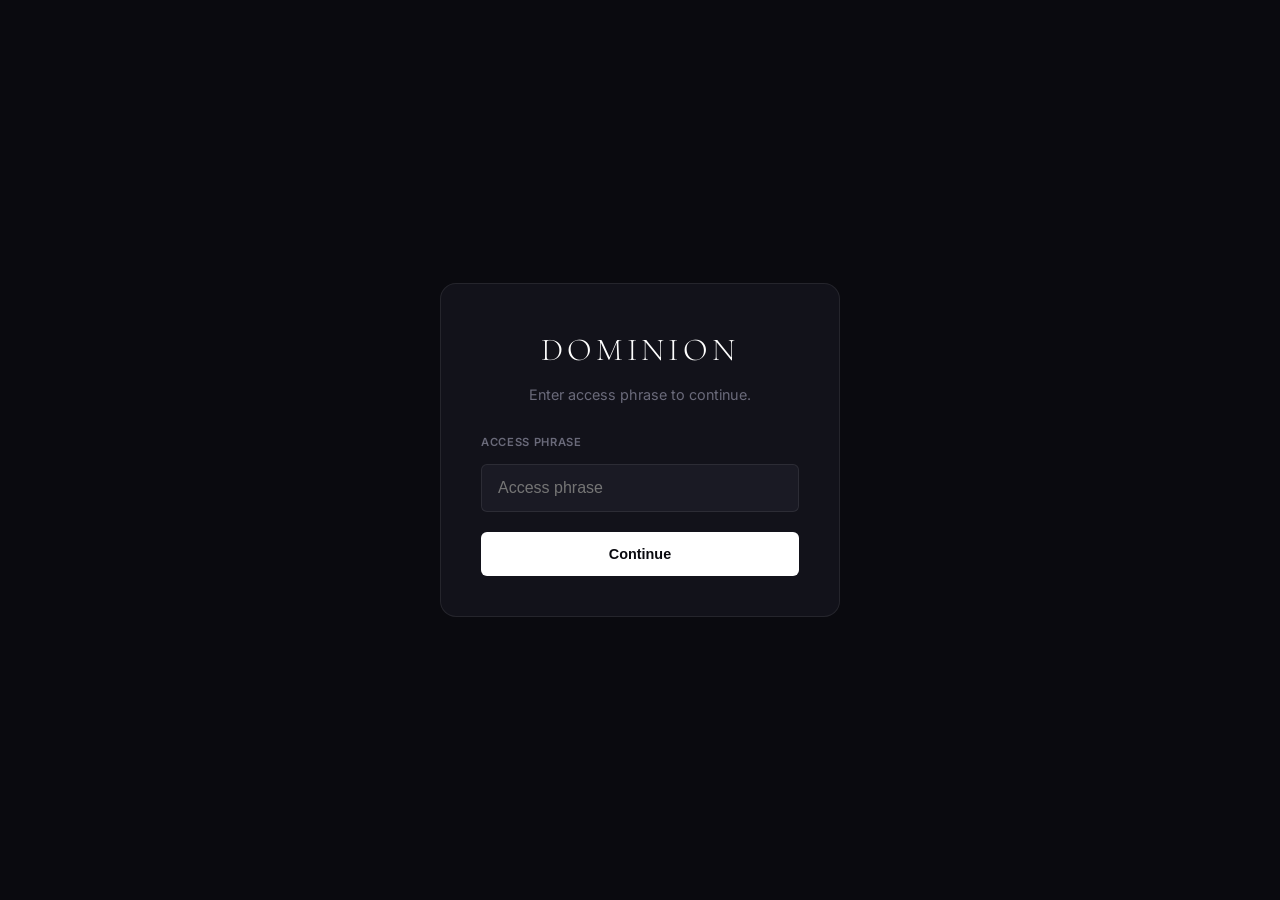
==== commit 7b0a3bd3: "Add dashboard access gate, security docs, and tighten gitignore - Gate UI behind SHA-256 verified ph" ====
--- a/dashboard/index.html
+++ b/dashboard/index.html
@@ -10,100 +10,116 @@
     <link rel="stylesheet" href="style.css">
 </head>
 <body>
-    <header class="header">
-        <div class="header-content">
-            <h1 class="logo">Dominion</h1>
+    <!-- Access gate: full UI and data load only after successful password (see SECURITY.md) -->
+    <div id="auth-gate" class="auth-gate" role="dialog" aria-labelledby="auth-title" aria-modal="true">
+        <div class="auth-card">
+            <h2 id="auth-title" class="auth-title">Dominion</h2>
+            <p class="auth-subtitle">Enter access phrase to continue.</p>
+            <form id="auth-form" class="auth-form" autocomplete="off">
+                <label class="auth-label" for="auth-password">Access phrase</label>
+                <input type="password" id="auth-password" class="auth-input" required placeholder="Access phrase" autocomplete="current-password">
+                <p id="auth-error" class="auth-error" role="alert" hidden>Incorrect phrase. Try again.</p>
+                <button type="submit" class="auth-submit">Continue</button>
+            </form>
         </div>
-        <div class="header-line"></div>
-    </header>
+    </div>
 
-    <main>
-        <section class="filters-section">
-            <div class="search-container">
-                <svg class="search-icon" width="20" height="20" viewBox="0 0 24 24" fill="none" stroke="currentColor" stroke-width="2">
-                    <circle cx="11" cy="11" r="8"/>
-                    <path d="M21 21l-4.35-4.35"/>
-                </svg>
-                <input type="text" id="search-input" placeholder="Search opportunities..." class="search-input">
+    <div id="app-root" class="app-root app-root--hidden" aria-hidden="true">
+        <header class="header">
+            <div class="header-content">
+                <h1 class="logo">Dominion</h1>
+                <button type="button" class="sign-out-btn" id="sign-out-btn" title="End session">Sign out</button>
             </div>
-            <div class="filter-row">
-                <div class="filter-group">
-                    <label>Source</label>
-                    <select id="filter-source">
-                        <option value="">All Sources</option>
-                    </select>
+            <div class="header-line"></div>
+        </header>
+
+        <main>
+            <section class="filters-section">
+                <div class="search-container">
+                    <svg class="search-icon" width="20" height="20" viewBox="0 0 24 24" fill="none" stroke="currentColor" stroke-width="2">
+                        <circle cx="11" cy="11" r="8"/>
+                        <path d="M21 21l-4.35-4.35"/>
+                    </svg>
+                    <input type="text" id="search-input" placeholder="Search opportunities..." class="search-input">
                 </div>
-                <div class="filter-group">
-                    <label>Type</label>
-                    <select id="filter-type">
-                        <option value="">All Types</option>
-                    </select>
+                <div class="filter-row">
+                    <div class="filter-group">
+                        <label>Source</label>
+                        <select id="filter-source">
+                            <option value="">All Sources</option>
+                        </select>
+                    </div>
+                    <div class="filter-group">
+                        <label>Type</label>
+                        <select id="filter-type">
+                            <option value="">All Types</option>
+                        </select>
+                    </div>
+                    <div class="filter-group">
+                        <label>Status</label>
+                        <select id="filter-status">
+                            <option value="">All Statuses</option>
+                            <option value="Open">Open</option>
+                            <option value="Forecasted">Forecasted</option>
+                            <option value="Closed">Closed</option>
+                        </select>
+                    </div>
+                    <div class="filter-group">
+                        <label>Relevance</label>
+                        <select id="filter-relevance">
+                            <option value="">Any Relevance</option>
+                            <option value="0.7">High (70%+)</option>
+                            <option value="0.3">Medium (30%+)</option>
+                            <option value="0.1">Low (10%+)</option>
+                        </select>
+                    </div>
+                    <div class="filter-group">
+                        <label>Sort By</label>
+                        <select id="sort-by">
+                            <option value="relevance">Relevance</option>
+                            <option value="date-desc">Newest First</option>
+                            <option value="date-asc">Oldest First</option>
+                            <option value="closing">Closing Soon</option>
+                            <option value="title">Title A-Z</option>
+                        </select>
+                    </div>
                 </div>
-                <div class="filter-group">
-                    <label>Status</label>
-                    <select id="filter-status">
-                        <option value="">All Statuses</option>
-                        <option value="Open">Open</option>
-                        <option value="Forecasted">Forecasted</option>
-                        <option value="Closed">Closed</option>
-                    </select>
+            </section>
+
+            <section class="results-section">
+                <div class="results-header">
+                    <span class="results-count" id="results-count">Loading opportunities...</span>
+                    <div class="view-toggle">
+                        <button class="view-btn active" data-view="grid" title="Grid View">
+                            <svg width="18" height="18" viewBox="0 0 24 24" fill="none" stroke="currentColor" stroke-width="2">
+                                <rect x="3" y="3" width="7" height="7"/><rect x="14" y="3" width="7" height="7"/>
+                                <rect x="3" y="14" width="7" height="7"/><rect x="14" y="14" width="7" height="7"/>
+                            </svg>
+                        </button>
+                        <button class="view-btn" data-view="list" title="List View">
+                            <svg width="18" height="18" viewBox="0 0 24 24" fill="none" stroke="currentColor" stroke-width="2">
+                                <line x1="3" y1="6" x2="21" y2="6"/><line x1="3" y1="12" x2="21" y2="12"/>
+                                <line x1="3" y1="18" x2="21" y2="18"/>
+                            </svg>
+                        </button>
+                    </div>
                 </div>
-                <div class="filter-group">
-                    <label>Relevance</label>
-                    <select id="filter-relevance">
-                        <option value="">Any Relevance</option>
-                        <option value="0.7">High (70%+)</option>
-                        <option value="0.3">Medium (30%+)</option>
-                        <option value="0.1">Low (10%+)</option>
-                    </select>
+                <div class="opportunities-grid" id="opportunities-grid"></div>
+                <div class="load-more-container">
+                    <button class="load-more-btn" id="load-more" style="display: none;">Load More</button>
                 </div>
-                <div class="filter-group">
-                    <label>Sort By</label>
-                    <select id="sort-by">
-                        <option value="relevance">Relevance</option>
-                        <option value="date-desc">Newest First</option>
-                        <option value="date-asc">Oldest First</option>
-                        <option value="closing">Closing Soon</option>
-                        <option value="title">Title A-Z</option>
-                    </select>
-                </div>
+            </section>
+        </main>
+
+        <div class="modal-overlay" id="modal-overlay">
+            <div class="modal" id="modal">
+                <button class="modal-close" id="modal-close">
+                    <svg width="24" height="24" viewBox="0 0 24 24" fill="none" stroke="currentColor" stroke-width="2">
+                        <line x1="18" y1="6" x2="6" y2="18"/><line x1="6" y1="6" x2="18" y2="18"/>
+                    </svg>
+                </button>
+                <div class="modal-content" id="modal-content"></div>
             </div>
-        </section>
-
-        <section class="results-section">
-            <div class="results-header">
-                <span class="results-count" id="results-count">Loading opportunities...</span>
-                <div class="view-toggle">
-                    <button class="view-btn active" data-view="grid" title="Grid View">
-                        <svg width="18" height="18" viewBox="0 0 24 24" fill="none" stroke="currentColor" stroke-width="2">
-                            <rect x="3" y="3" width="7" height="7"/><rect x="14" y="3" width="7" height="7"/>
-                            <rect x="3" y="14" width="7" height="7"/><rect x="14" y="14" width="7" height="7"/>
-                        </svg>
-                    </button>
-                    <button class="view-btn" data-view="list" title="List View">
-                        <svg width="18" height="18" viewBox="0 0 24 24" fill="none" stroke="currentColor" stroke-width="2">
-                            <line x1="3" y1="6" x2="21" y2="6"/><line x1="3" y1="12" x2="21" y2="12"/>
-                            <line x1="3" y1="18" x2="21" y2="18"/>
-                        </svg>
-                    </button>
-                </div>
-            </div>
-            <div class="opportunities-grid" id="opportunities-grid"></div>
-            <div class="load-more-container">
-                <button class="load-more-btn" id="load-more" style="display: none;">Load More</button>
-            </div>
-        </section>
-    </main>
-
-    <!-- Modal -->
-    <div class="modal-overlay" id="modal-overlay">
-        <div class="modal" id="modal">
-            <button class="modal-close" id="modal-close">
-                <svg width="24" height="24" viewBox="0 0 24 24" fill="none" stroke="currentColor" stroke-width="2">
-                    <line x1="18" y1="6" x2="6" y2="18"/><line x1="6" y1="6" x2="18" y2="18"/>
-                </svg>
-            </button>
-            <div class="modal-content" id="modal-content"></div>
         </div>
     </div>
 
--- a/dashboard/style.css
+++ b/dashboard/style.css
@@ -58,6 +58,103 @@
     -moz-osx-font-smoothing: grayscale;
 }
 
+/* Access gate (client-side only — see SECURITY.md) */
+.auth-gate {
+    position: fixed;
+    inset: 0;
+    z-index: 500;
+    display: flex;
+    align-items: center;
+    justify-content: center;
+    background: var(--bg-primary);
+    padding: 2rem;
+}
+
+.auth-gate.is-hidden {
+    display: none;
+}
+
+.auth-card {
+    width: 100%;
+    max-width: 400px;
+    padding: 2.5rem;
+    background: var(--bg-secondary);
+    border: 1px solid var(--border-color);
+    border-radius: var(--radius-lg);
+}
+
+.auth-title {
+    font-family: 'Cormorant Garamond', Georgia, serif;
+    font-size: 2rem;
+    font-weight: 300;
+    letter-spacing: 0.12em;
+    text-transform: uppercase;
+    text-align: center;
+    margin-bottom: 0.5rem;
+}
+
+.auth-subtitle {
+    text-align: center;
+    color: var(--text-muted);
+    font-size: 0.9rem;
+    margin-bottom: 1.75rem;
+}
+
+.auth-form {
+    display: flex;
+    flex-direction: column;
+    gap: 0.75rem;
+}
+
+.auth-label {
+    font-size: 0.7rem;
+    font-weight: 600;
+    text-transform: uppercase;
+    letter-spacing: 0.06em;
+    color: var(--text-muted);
+}
+
+.auth-input {
+    width: 100%;
+    padding: 0.875rem 1rem;
+    background: var(--bg-tertiary);
+    border: 1px solid var(--border-color);
+    border-radius: var(--radius-sm);
+    color: var(--text-primary);
+    font-size: 1rem;
+}
+
+.auth-input:focus {
+    outline: none;
+    border-color: var(--accent-primary);
+}
+
+.auth-error {
+    color: var(--danger);
+    font-size: 0.85rem;
+}
+
+.auth-submit {
+    margin-top: 0.5rem;
+    padding: 0.875rem 1.25rem;
+    background: var(--text-primary);
+    color: var(--bg-primary);
+    border: none;
+    border-radius: var(--radius-sm);
+    font-weight: 600;
+    font-size: 0.9rem;
+    cursor: pointer;
+    transition: opacity var(--transition-fast);
+}
+
+.auth-submit:hover {
+    opacity: 0.92;
+}
+
+.app-root--hidden {
+    display: none !important;
+}
+
 /* Header */
 .header {
     position: sticky;
@@ -70,6 +167,29 @@
     max-width: 1400px;
     margin: 0 auto;
     padding: 1.5rem 2rem;
+    display: flex;
+    align-items: center;
+    justify-content: space-between;
+    gap: 1rem;
+}
+
+.sign-out-btn {
+    background: transparent;
+    border: 1px solid var(--border-color);
+    color: var(--text-muted);
+    font-size: 0.75rem;
+    font-weight: 500;
+    text-transform: uppercase;
+    letter-spacing: 0.06em;
+    padding: 0.5rem 0.9rem;
+    border-radius: var(--radius-sm);
+    cursor: pointer;
+    transition: all var(--transition-fast);
+}
+
+.sign-out-btn:hover {
+    border-color: var(--border-light);
+    color: var(--text-secondary);
 }
 
 .logo {
